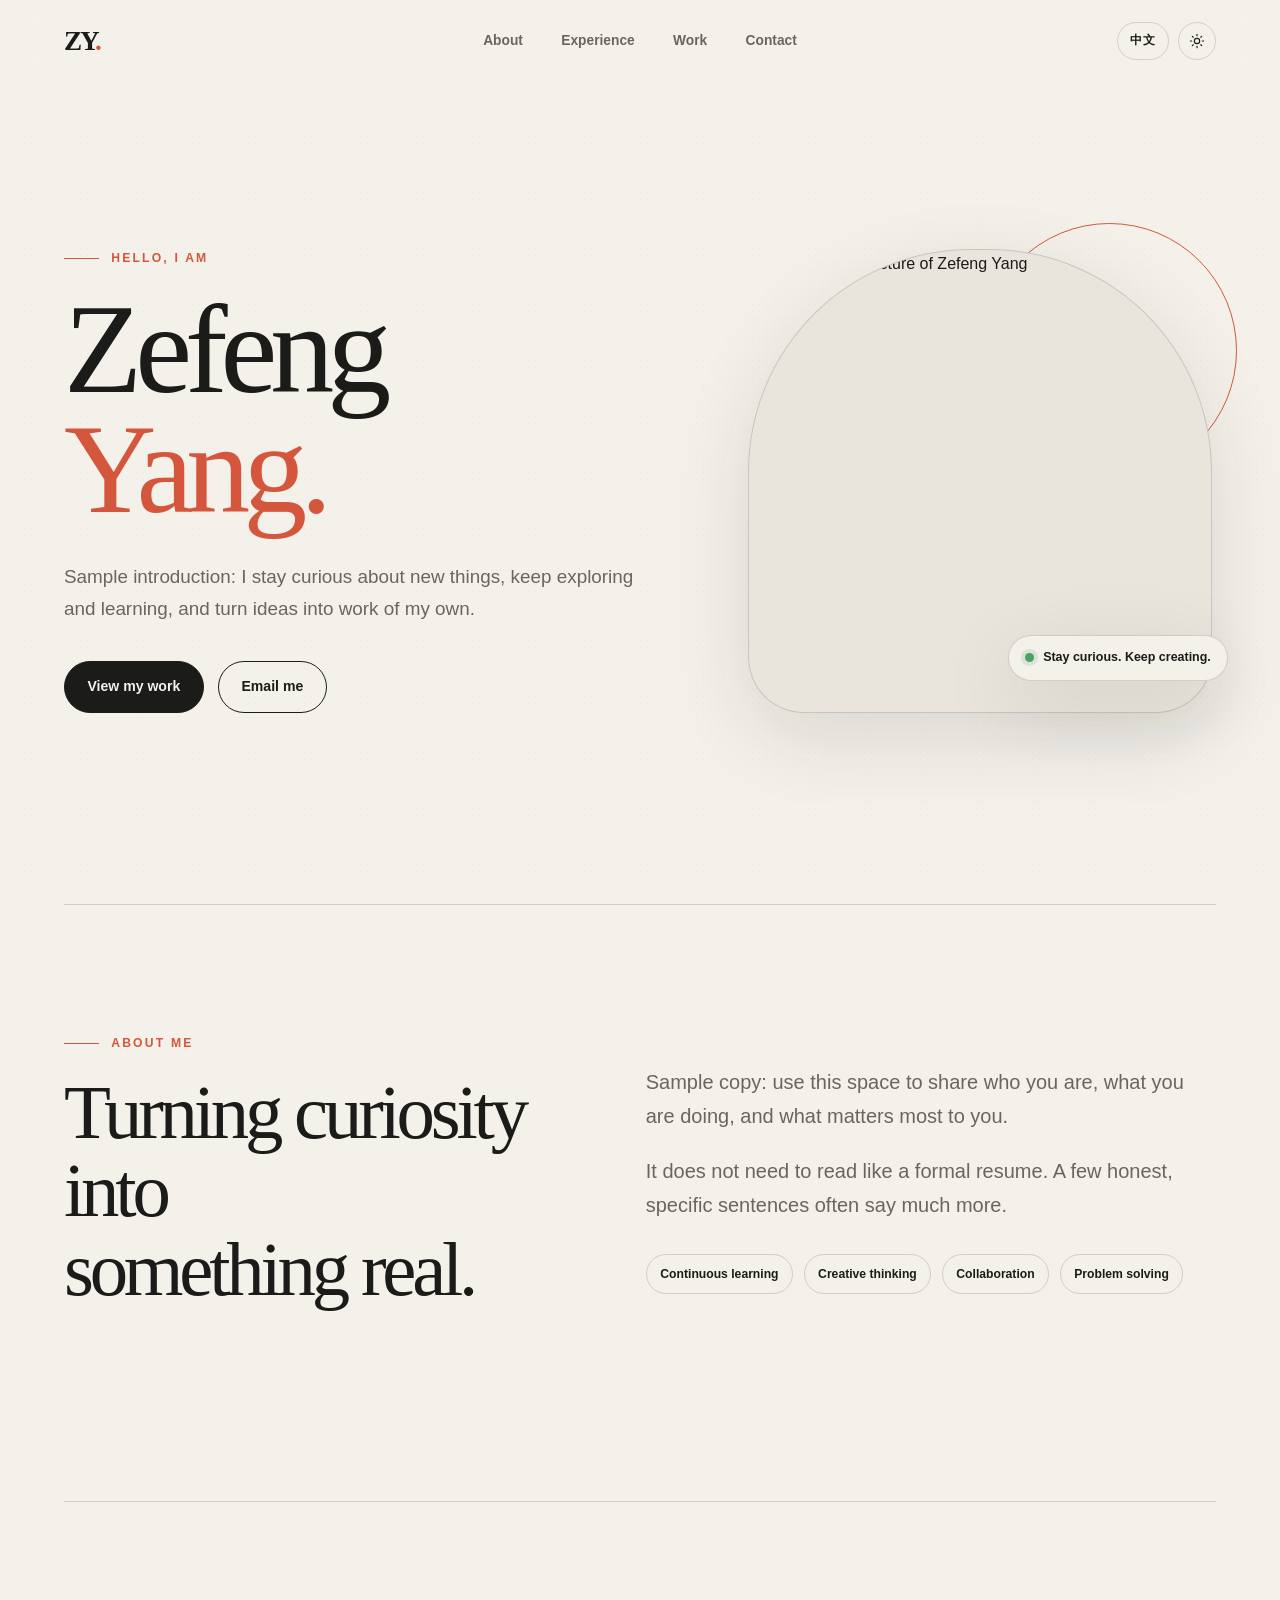
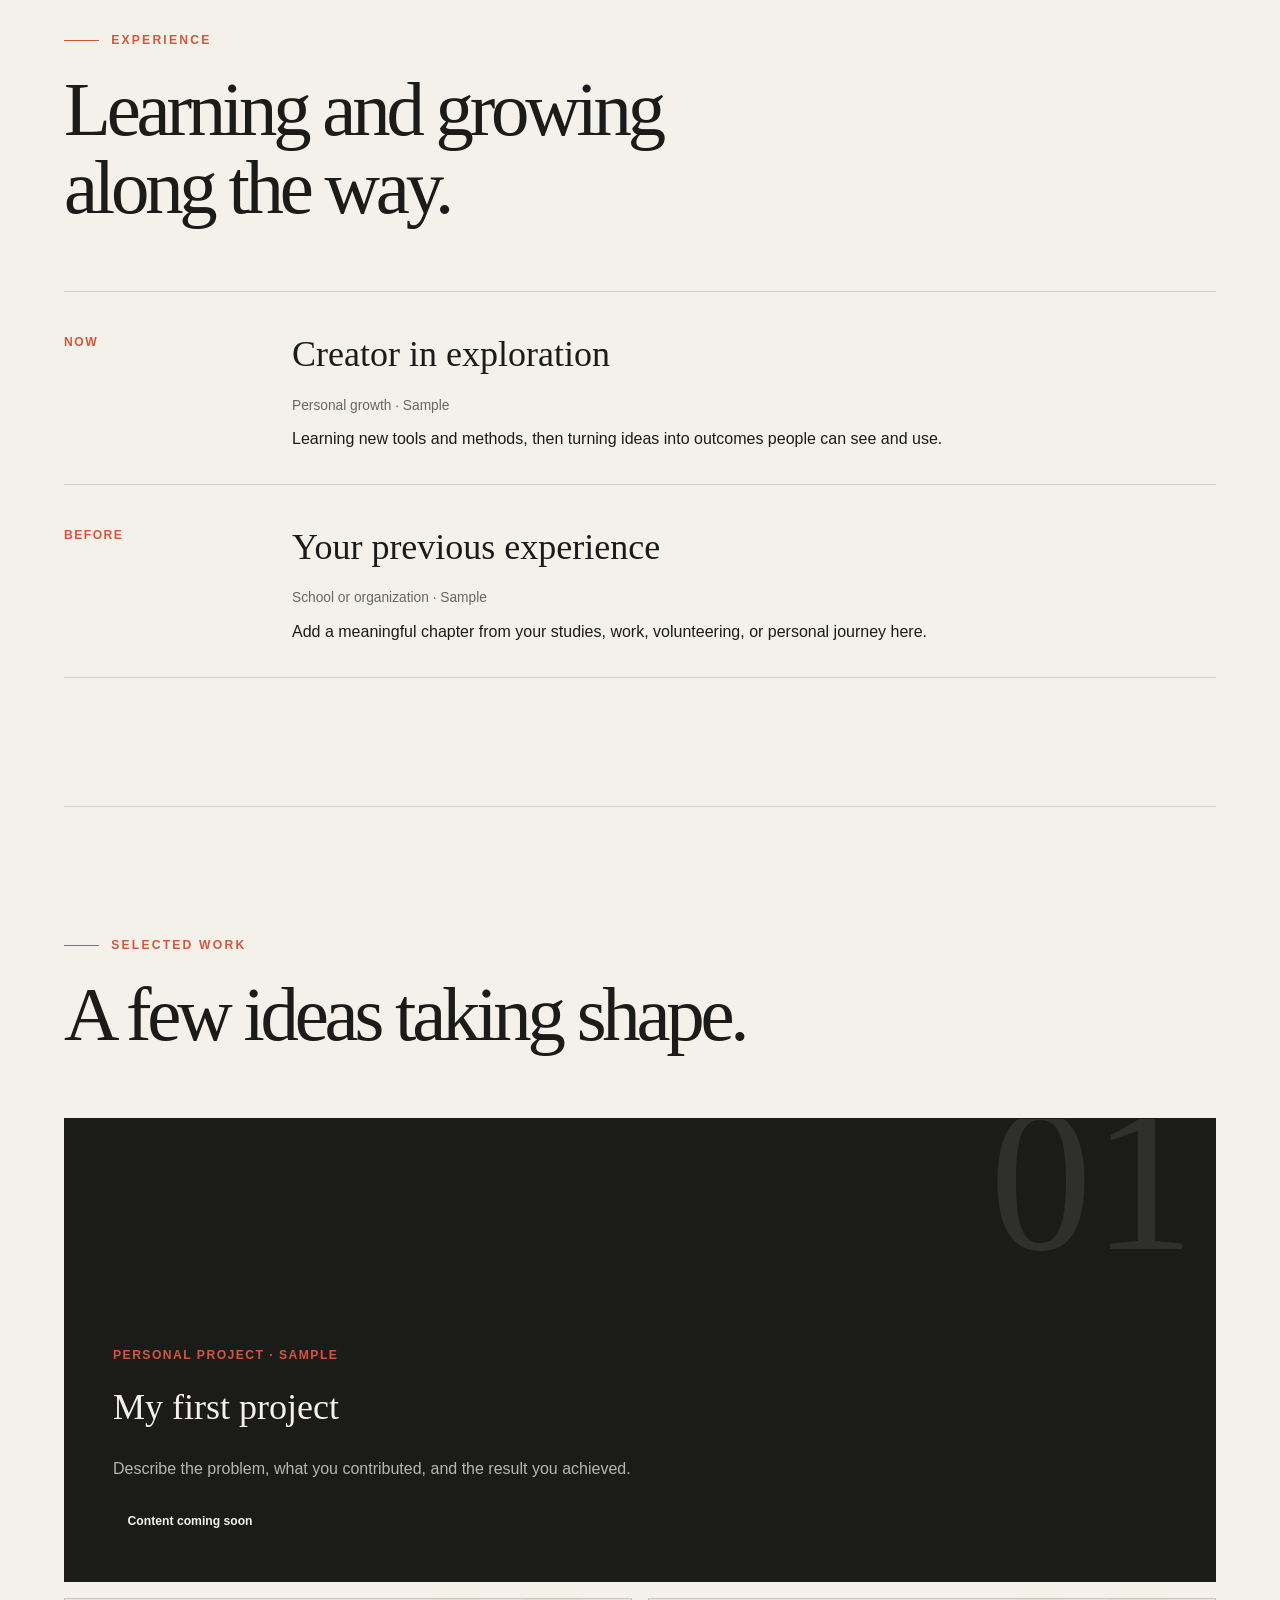
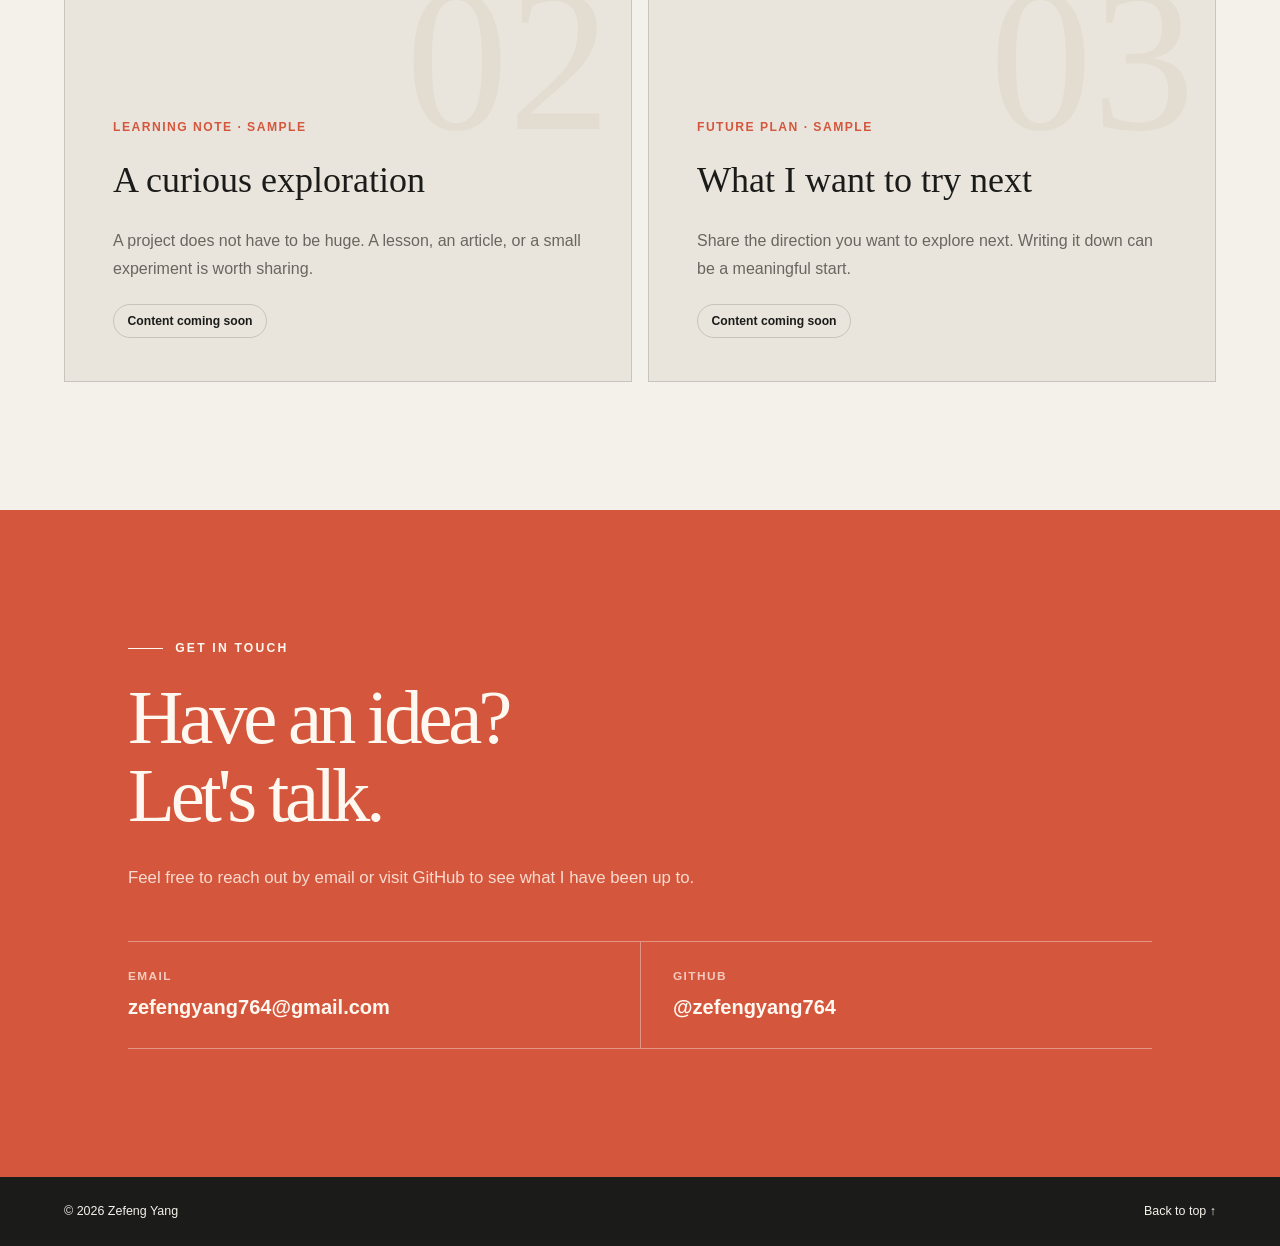
==== index.html @ 6ed86921 "Create bilingual personal website" ====
<!doctype html>
<html lang="zh-CN" data-theme="light">
<head>
  <meta charset="utf-8">
  <meta name="viewport" content="width=device-width, initial-scale=1">
  <meta name="description" content="Zefeng Yang 的个人主页，展示个人简介、经历、作品与联系方式。">
  <meta name="theme-color" content="#f4f1eb">
  <meta property="og:title" content="Zefeng Yang | 个人主页">
  <meta property="og:description" content="关于我、我的经历、作品与联系方式。">
  <meta property="og:type" content="website">
  <meta property="og:url" content="https://zefengyang764.github.io/">
  <meta property="og:image" content="https://avatars.githubusercontent.com/u/279567242?v=4">
  <title>Zefeng Yang | 个人主页</title>
  <link rel="icon" href="favicon.svg" type="image/svg+xml">
  <link rel="preconnect" href="https://avatars.githubusercontent.com">
  <link rel="stylesheet" href="styles.css">
  <script src="script.js" defer></script>
</head>
<body>
  <a class="skip-link" href="#main-content" data-i18n="skip">跳到主要内容</a>

  <header class="site-header">
    <a class="brand" href="#home" aria-label="返回首页">ZY<span>.</span></a>
    <nav class="desktop-nav" aria-label="主要导航">
      <a href="#about" data-i18n="navAbout">关于</a>
      <a href="#experience" data-i18n="navExperience">经历</a>
      <a href="#projects" data-i18n="navProjects">作品</a>
      <a href="#contact" data-i18n="navContact">联系</a>
    </nav>
    <div class="header-actions">
      <button class="text-button" id="language-toggle" type="button" aria-label="Switch to English">EN</button>
      <button class="icon-button" id="theme-toggle" type="button" aria-label="切换深色模式">
        <svg class="sun-icon" viewBox="0 0 24 24" aria-hidden="true">
          <circle cx="12" cy="12" r="4"></circle>
          <path d="M12 2v2M12 20v2M4.93 4.93l1.42 1.42M17.66 17.66l1.41 1.41M2 12h2M20 12h2M4.93 19.07l1.42-1.42M17.66 6.34l1.41-1.41"></path>
        </svg>
        <svg class="moon-icon" viewBox="0 0 24 24" aria-hidden="true">
          <path d="M21 12.79A9 9 0 1 1 11.21 3 7 7 0 0 0 21 12.79Z"></path>
        </svg>
      </button>
    </div>
  </header>

  <main id="main-content">
    <section class="hero section" id="home">
      <div class="hero-copy reveal">
        <p class="eyebrow" data-i18n="heroEyebrow">你好，我是</p>
        <h1>Zefeng<br><span>Yang.</span></h1>
        <p class="hero-description" data-i18n="heroDescription">
          这里是一段示例介绍：我对新事物保持好奇，正在探索、学习，并认真创造属于自己的作品。
        </p>
        <div class="hero-links">
          <a class="primary-button" href="#projects" data-i18n="viewWork">查看作品</a>
          <a class="secondary-button" href="mailto:zefengyang764@gmail.com" data-i18n="emailMe">给我邮件</a>
        </div>
      </div>
      <div class="portrait-wrap reveal">
        <div class="portrait-accent" aria-hidden="true"></div>
        <img
          class="portrait"
          src="https://avatars.githubusercontent.com/u/279567242?v=4"
          alt="Zefeng Yang 的 GitHub 头像"
          width="460"
          height="460"
        >
        <div class="availability">
          <span aria-hidden="true"></span>
          <span data-i18n="availability">保持好奇，持续创造</span>
        </div>
      </div>
    </section>

    <section class="section about-grid" id="about">
      <div class="section-heading reveal">
        <p class="eyebrow" data-i18n="aboutEyebrow">关于我</p>
        <h2 data-i18n="aboutTitle">把好奇心变成<br>真实的作品。</h2>
      </div>
      <div class="about-copy reveal">
        <p data-i18n="aboutBodyOne">
          这是示例文案：你可以在这里介绍自己是谁、正在做什么，以及你最看重的事情。
        </p>
        <p data-i18n="aboutBodyTwo">
          不需要写得像正式简历。几句真诚、具体的话，往往更容易让别人认识你。
        </p>
        <div class="skills" aria-label="技能">
          <span data-i18n="skillOne">持续学习</span>
          <span data-i18n="skillTwo">创意思考</span>
          <span data-i18n="skillThree">沟通协作</span>
          <span data-i18n="skillFour">解决问题</span>
        </div>
      </div>
    </section>

    <section class="section" id="experience">
      <div class="section-heading reveal">
        <p class="eyebrow" data-i18n="experienceEyebrow">我的经历</p>
        <h2 data-i18n="experienceTitle">一路学习，一路成长。</h2>
      </div>
      <div class="timeline">
        <article class="timeline-item reveal">
          <p class="timeline-date" data-i18n="experienceDateOne">现在</p>
          <div>
            <h3 data-i18n="experienceRoleOne">探索中的创造者</h3>
            <p class="muted" data-i18n="experiencePlaceOne">个人成长 · 示例内容</p>
            <p data-i18n="experienceBodyOne">学习新的工具与方法，把想法一步步变成可以被看见和使用的成果。</p>
          </div>
        </article>
        <article class="timeline-item reveal">
          <p class="timeline-date" data-i18n="experienceDateTwo">从前</p>
          <div>
            <h3 data-i18n="experienceRoleTwo">你的上一段经历</h3>
            <p class="muted" data-i18n="experiencePlaceTwo">学校或组织 · 示例内容</p>
            <p data-i18n="experienceBodyTwo">这里可以写一段学习、工作、志愿活动，或任何对你有意义的经历。</p>
          </div>
        </article>
      </div>
    </section>

    <section class="section" id="projects">
      <div class="section-heading reveal">
        <p class="eyebrow" data-i18n="projectsEyebrow">精选作品</p>
        <h2 data-i18n="projectsTitle">一些正在发生的想法。</h2>
      </div>
      <div class="project-grid">
        <article class="project-card featured reveal">
          <div class="project-number">01</div>
          <div class="project-content">
            <p class="project-label" data-i18n="projectLabelOne">个人项目 · 示例</p>
            <h3 data-i18n="projectTitleOne">我的第一个作品</h3>
            <p data-i18n="projectBodyOne">在这里介绍作品解决了什么问题、你做了什么，以及最终取得了怎样的结果。</p>
            <span class="project-status" data-i18n="comingSoon">内容即将更新</span>
          </div>
        </article>
        <article class="project-card reveal">
          <div class="project-number">02</div>
          <div class="project-content">
            <p class="project-label" data-i18n="projectLabelTwo">学习记录 · 示例</p>
            <h3 data-i18n="projectTitleTwo">一次有趣的探索</h3>
            <p data-i18n="projectBodyTwo">作品不一定宏大，一次学习、一篇文章或一个小实验，都值得被认真记录。</p>
            <span class="project-status" data-i18n="comingSoon">内容即将更新</span>
          </div>
        </article>
        <article class="project-card reveal">
          <div class="project-number">03</div>
          <div class="project-content">
            <p class="project-label" data-i18n="projectLabelThree">未来计划 · 示例</p>
            <h3 data-i18n="projectTitleThree">下一件想做的事</h3>
            <p data-i18n="projectBodyThree">写下你接下来想尝试的方向，也许它会成为一个很好的开始。</p>
            <span class="project-status" data-i18n="comingSoon">内容即将更新</span>
          </div>
        </article>
      </div>
    </section>

    <section class="contact section reveal" id="contact">
      <p class="eyebrow" data-i18n="contactEyebrow">保持联系</p>
      <h2 data-i18n="contactTitle">有想法？<br>来聊聊吧。</h2>
      <p data-i18n="contactBody">欢迎通过邮件联系我，也可以在 GitHub 上看看我最近的动态。</p>
      <div class="contact-links">
        <a href="mailto:zefengyang764@gmail.com">
          <span>Email</span>
          <strong>zefengyang764@gmail.com</strong>
        </a>
        <a href="https://github.com/zefengyang764" target="_blank" rel="noreferrer">
          <span>GitHub</span>
          <strong>@zefengyang764</strong>
        </a>
      </div>
    </section>
  </main>

  <footer>
    <p>© <span id="year"></span> Zefeng Yang</p>
    <a href="#home" data-i18n="backToTop">返回顶部 ↑</a>
  </footer>
</body>
</html>
---- styles.css ----
:root {
  --background: #f4f1eb;
  --surface: #eae5dc;
  --surface-strong: #ded7ca;
  --text: #1b1b19;
  --muted: #69665f;
  --accent: #d4573d;
  --accent-dark: #a73d28;
  --line: rgba(27, 27, 25, 0.16);
  --header: rgba(244, 241, 235, 0.86);
  --shadow: 0 24px 80px rgba(35, 31, 24, 0.12);
  color-scheme: light;
}

[data-theme="dark"] {
  --background: #171715;
  --surface: #232320;
  --surface-strong: #30302b;
  --text: #f1ede5;
  --muted: #aaa69d;
  --accent: #ed765e;
  --accent-dark: #ff927b;
  --line: rgba(241, 237, 229, 0.16);
  --header: rgba(23, 23, 21, 0.86);
  --shadow: 0 24px 80px rgba(0, 0, 0, 0.25);
  color-scheme: dark;
}

* {
  box-sizing: border-box;
}

html {
  scroll-behavior: smooth;
}

body {
  margin: 0;
  background: var(--background);
  color: var(--text);
  font-family: Inter, "Segoe UI", "PingFang SC", "Microsoft YaHei", sans-serif;
  line-height: 1.7;
  transition: background-color 0.3s ease, color 0.3s ease;
}

body::before {
  position: fixed;
  inset: 0;
  z-index: -1;
  background-image: radial-gradient(rgba(105, 102, 95, 0.12) 0.6px, transparent 0.6px);
  background-size: 7px 7px;
  content: "";
  opacity: 0.4;
  pointer-events: none;
}

a {
  color: inherit;
  text-decoration: none;
}

button,
a {
  -webkit-tap-highlight-color: transparent;
}

button {
  color: inherit;
  font: inherit;
}

.skip-link {
  position: fixed;
  top: 0;
  left: 1rem;
  z-index: 200;
  padding: 0.75rem 1rem;
  background: var(--text);
  color: var(--background);
  transform: translateY(-120%);
}

.skip-link:focus {
  transform: translateY(0);
}

.site-header {
  position: sticky;
  top: 0;
  z-index: 100;
  display: grid;
  grid-template-columns: 1fr auto 1fr;
  align-items: center;
  width: 100%;
  padding: 1.1rem clamp(1.25rem, 5vw, 5rem);
  border-bottom: 1px solid transparent;
  background: var(--header);
  backdrop-filter: blur(16px);
  transition: border-color 0.2s ease;
}

.site-header.scrolled {
  border-color: var(--line);
}

.brand {
  width: max-content;
  font-family: Georgia, "Times New Roman", serif;
  font-size: 1.7rem;
  font-weight: 700;
  letter-spacing: -0.08em;
}

.brand span,
.hero h1 span {
  color: var(--accent);
}

.desktop-nav {
  display: flex;
  gap: clamp(1.25rem, 3vw, 2.5rem);
}

.desktop-nav a {
  position: relative;
  color: var(--muted);
  font-size: 0.86rem;
  font-weight: 600;
}

.desktop-nav a::after {
  position: absolute;
  right: 0;
  bottom: -0.35rem;
  left: 0;
  height: 1px;
  background: var(--accent);
  content: "";
  transform: scaleX(0);
  transition: transform 0.2s ease;
}

.desktop-nav a:hover::after,
.desktop-nav a:focus-visible::after {
  transform: scaleX(1);
}

.header-actions {
  display: flex;
  justify-content: flex-end;
  gap: 0.55rem;
}

.text-button,
.icon-button {
  display: grid;
  place-items: center;
  min-width: 2.4rem;
  height: 2.4rem;
  padding: 0;
  border: 1px solid var(--line);
  border-radius: 999px;
  background: transparent;
  cursor: pointer;
  transition: border-color 0.2s ease, background 0.2s ease;
}

.text-button {
  padding-inline: 0.75rem;
  font-size: 0.78rem;
  font-weight: 700;
  letter-spacing: 0.06em;
}

.text-button:hover,
.icon-button:hover {
  border-color: var(--text);
  background: var(--surface);
}

.icon-button svg {
  width: 1rem;
  fill: none;
  stroke: currentColor;
  stroke-linecap: round;
  stroke-linejoin: round;
  stroke-width: 1.7;
}

.moon-icon,
[data-theme="dark"] .sun-icon {
  display: none;
}

[data-theme="dark"] .moon-icon {
  display: block;
}

.section {
  width: min(1180px, calc(100% - clamp(2.5rem, 10vw, 10rem)));
  margin-inline: auto;
  padding-block: clamp(5rem, 10vw, 9rem);
}

.hero {
  display: grid;
  grid-template-columns: 1.1fr 0.9fr;
  gap: clamp(3rem, 8vw, 8rem);
  align-items: center;
  min-height: calc(100vh - 78px);
  padding-top: clamp(4rem, 8vw, 7rem);
}

.eyebrow {
  display: flex;
  align-items: center;
  gap: 0.75rem;
  margin: 0 0 1.25rem;
  color: var(--accent);
  font-size: 0.76rem;
  font-weight: 800;
  letter-spacing: 0.18em;
  text-transform: uppercase;
}

.eyebrow::before {
  width: 2.2rem;
  height: 1px;
  background: currentColor;
  content: "";
}

.hero h1,
.section-heading h2,
.contact h2 {
  margin: 0;
  font-family: Georgia, "Times New Roman", "Songti SC", serif;
  font-weight: 400;
  line-height: 0.94;
  letter-spacing: -0.055em;
}

.hero h1 {
  font-size: clamp(4.2rem, 10vw, 8.5rem);
}

.hero-description {
  max-width: 38rem;
  margin: 2rem 0 0;
  color: var(--muted);
  font-size: clamp(1rem, 1.5vw, 1.18rem);
}

.hero-links {
  display: flex;
  flex-wrap: wrap;
  gap: 0.9rem;
  margin-top: 2.25rem;
}

.primary-button,
.secondary-button {
  display: inline-flex;
  align-items: center;
  justify-content: center;
  min-height: 3.25rem;
  padding: 0.8rem 1.4rem;
  border: 1px solid var(--text);
  border-radius: 999px;
  font-size: 0.88rem;
  font-weight: 700;
  transition: transform 0.2s ease, background 0.2s ease, color 0.2s ease;
}

.primary-button {
  background: var(--text);
  color: var(--background);
}

.secondary-button:hover,
.primary-button:hover {
  transform: translateY(-2px);
}

.secondary-button:hover {
  background: var(--text);
  color: var(--background);
}

.portrait-wrap {
  position: relative;
  width: min(100%, 29rem);
  margin-inline: auto;
}

.portrait {
  position: relative;
  z-index: 1;
  display: block;
  width: 100%;
  height: auto;
  aspect-ratio: 1;
  border: 1px solid var(--line);
  border-radius: 48% 48% 12% 12%;
  background: var(--surface);
  box-shadow: var(--shadow);
  object-fit: cover;
  filter: saturate(0.85);
}

.portrait-accent {
  position: absolute;
  top: -1.6rem;
  right: -1.6rem;
  width: 55%;
  aspect-ratio: 1;
  border: 1px solid var(--accent);
  border-radius: 50%;
}

.availability {
  position: absolute;
  right: -1rem;
  bottom: 2rem;
  z-index: 2;
  display: flex;
  align-items: center;
  gap: 0.6rem;
  padding: 0.7rem 1rem;
  border: 1px solid var(--line);
  border-radius: 999px;
  background: var(--background);
  box-shadow: var(--shadow);
  font-size: 0.78rem;
  font-weight: 700;
}

.availability > span:first-child {
  width: 0.55rem;
  height: 0.55rem;
  border-radius: 50%;
  background: #4d9f64;
  box-shadow: 0 0 0 0.25rem rgba(77, 159, 100, 0.16);
}

.about-grid {
  display: grid;
  grid-template-columns: 0.9fr 1.1fr;
  gap: clamp(3rem, 9vw, 9rem);
  border-top: 1px solid var(--line);
}

.section-heading {
  max-width: 46rem;
  margin-bottom: clamp(2.5rem, 5vw, 4.5rem);
}

.section-heading h2,
.contact h2 {
  font-size: clamp(2.8rem, 6vw, 5.3rem);
  line-height: 1.02;
}

.about-copy {
  padding-top: 2rem;
}

.about-copy > p {
  margin: 0 0 1.3rem;
  color: var(--muted);
  font-size: clamp(1.05rem, 1.8vw, 1.25rem);
}

.skills {
  display: flex;
  flex-wrap: wrap;
  gap: 0.65rem;
  margin-top: 2rem;
}

.skills span,
.project-status {
  padding: 0.55rem 0.85rem;
  border: 1px solid var(--line);
  border-radius: 999px;
  font-size: 0.76rem;
  font-weight: 700;
}

#experience,
#projects {
  border-top: 1px solid var(--line);
}

.timeline {
  border-top: 1px solid var(--line);
}

.timeline-item {
  display: grid;
  grid-template-columns: 0.35fr 1.65fr;
  gap: 2rem;
  padding-block: 2rem;
  border-bottom: 1px solid var(--line);
}

.timeline-date,
.project-label {
  color: var(--accent);
  font-size: 0.76rem;
  font-weight: 800;
  letter-spacing: 0.12em;
  text-transform: uppercase;
}

.timeline-item h3,
.project-card h3 {
  margin: 0;
  font-family: Georgia, "Times New Roman", "Songti SC", serif;
  font-size: clamp(1.6rem, 3vw, 2.25rem);
  font-weight: 400;
}

.timeline-item p {
  max-width: 43rem;
  margin: 0.5rem 0 0;
}

.timeline-item .muted {
  color: var(--muted);
  font-size: 0.86rem;
}

.project-grid {
  display: grid;
  grid-template-columns: repeat(2, 1fr);
  gap: 1rem;
}

.project-card {
  position: relative;
  display: flex;
  min-height: 24rem;
  padding: clamp(1.5rem, 4vw, 3rem);
  overflow: hidden;
  border: 1px solid var(--line);
  background: var(--surface);
}

.project-card.featured {
  grid-column: span 2;
  min-height: 29rem;
  background: var(--text);
  color: var(--background);
}

[data-theme="dark"] .project-card.featured {
  background: #ebe7df;
  color: #171715;
}

.project-number {
  position: absolute;
  top: -0.2em;
  right: 0.1em;
  color: var(--surface-strong);
  font-family: Georgia, "Times New Roman", serif;
  font-size: clamp(7rem, 16vw, 13rem);
  line-height: 1;
  opacity: 0.6;
}

.featured .project-number {
  color: currentColor;
  opacity: 0.09;
}

.project-content {
  position: relative;
  z-index: 1;
  align-self: flex-end;
}

.project-card p:not(.project-label) {
  max-width: 38rem;
  margin: 1rem 0 1.5rem;
  color: var(--muted);
}

.featured p:not(.project-label) {
  color: currentColor;
  opacity: 0.72;
}

.contact {
  width: 100%;
  max-width: none;
  padding-inline: clamp(1.25rem, 10vw, 10rem);
  background: var(--accent);
  color: #fff8f0;
}

.contact .eyebrow {
  color: inherit;
}

.contact > p:not(.eyebrow) {
  max-width: 42rem;
  margin: 1.8rem 0 3rem;
  font-size: 1.05rem;
  opacity: 0.82;
}

.contact-links {
  display: grid;
  grid-template-columns: repeat(2, 1fr);
  max-width: 70rem;
  border-top: 1px solid rgba(255, 255, 255, 0.36);
}

.contact-links a {
  display: flex;
  flex-direction: column;
  gap: 0.25rem;
  padding: 1.5rem 0;
  border-bottom: 1px solid rgba(255, 255, 255, 0.36);
}

.contact-links a:first-child {
  padding-right: 2rem;
}

.contact-links a:last-child {
  padding-left: 2rem;
  border-left: 1px solid rgba(255, 255, 255, 0.36);
}

.contact-links span {
  font-size: 0.74rem;
  font-weight: 800;
  letter-spacing: 0.12em;
  text-transform: uppercase;
  opacity: 0.72;
}

.contact-links strong {
  overflow-wrap: anywhere;
  font-size: clamp(0.95rem, 2vw, 1.25rem);
}

footer {
  display: flex;
  justify-content: space-between;
  padding: 1.5rem clamp(1.25rem, 5vw, 5rem);
  background: var(--text);
  color: var(--background);
  font-size: 0.78rem;
}

footer p {
  margin: 0;
}

.reveal {
  opacity: 0;
  transform: translateY(24px);
  transition: opacity 0.7s ease, transform 0.7s ease;
}

.reveal.visible {
  opacity: 1;
  transform: translateY(0);
}

:focus-visible {
  outline: 2px solid var(--accent);
  outline-offset: 4px;
}

@media (prefers-reduced-motion: reduce) {
  *,
  *::before,
  *::after {
    scroll-behavior: auto !important;
    transition-duration: 0.01ms !important;
    animation-duration: 0.01ms !important;
    animation-iteration-count: 1 !important;
  }
}

@media (max-width: 820px) {
  .site-header {
    grid-template-columns: 1fr auto;
  }

  .desktop-nav {
    display: none;
  }

  .hero,
  .about-grid {
    grid-template-columns: 1fr;
  }

  .hero {
    min-height: auto;
    padding-top: 4rem;
  }

  .portrait-wrap {
    width: min(86%, 27rem);
    margin-top: 2rem;
  }

  .about-copy {
    padding-top: 0;
  }
}

@media (max-width: 580px) {
  .section {
    width: calc(100% - 2.5rem);
    padding-block: 5rem;
  }

  .hero h1 {
    font-size: clamp(4rem, 22vw, 6.5rem);
  }

  .timeline-item {
    grid-template-columns: 1fr;
    gap: 0.35rem;
  }

  .project-grid,
  .contact-links {
    grid-template-columns: 1fr;
  }

  .project-card.featured {
    grid-column: auto;
  }

  .project-card {
    min-height: 21rem;
  }

  .contact {
    width: 100%;
    padding-inline: 1.25rem;
  }

  .contact-links a:first-child,
  .contact-links a:last-child {
    padding-right: 0;
    padding-left: 0;
    border-left: 0;
  }

  .availability {
    right: -0.75rem;
    bottom: 1rem;
  }

  footer {
    gap: 1rem;
  }
}
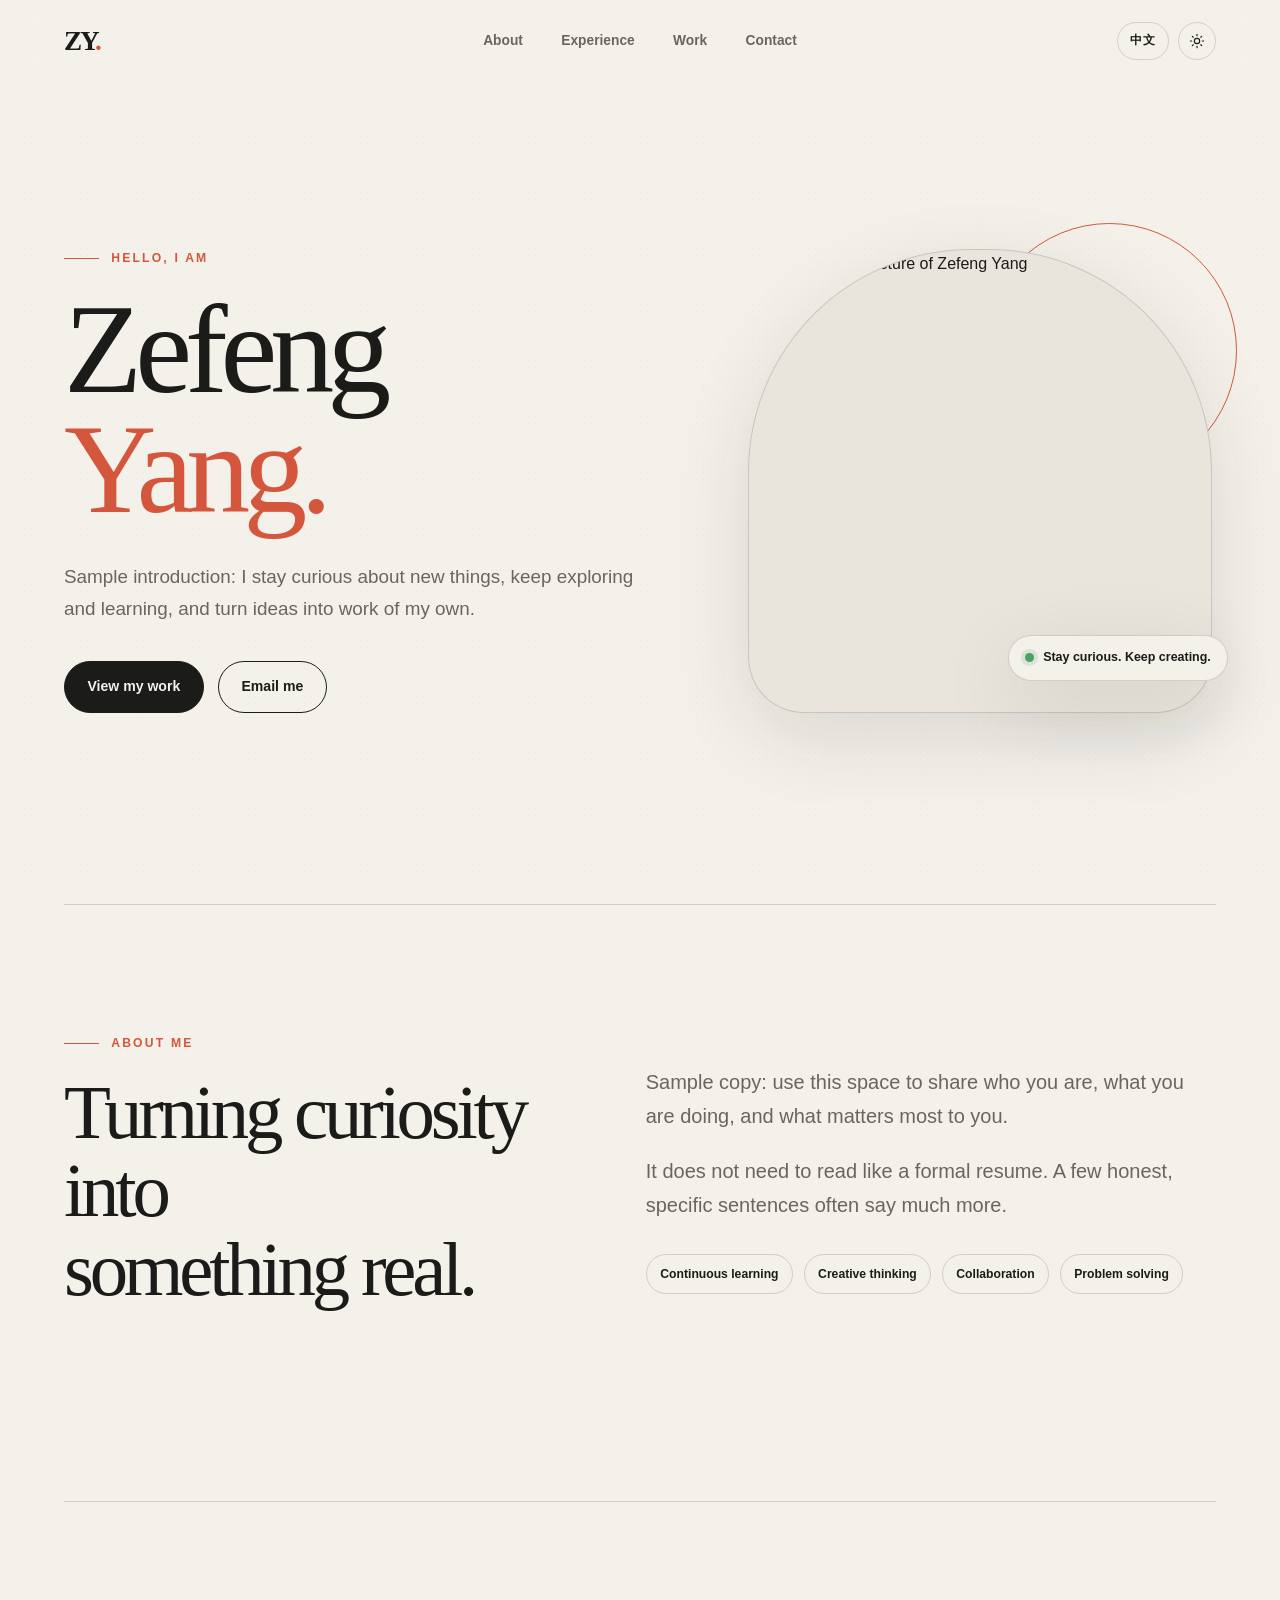
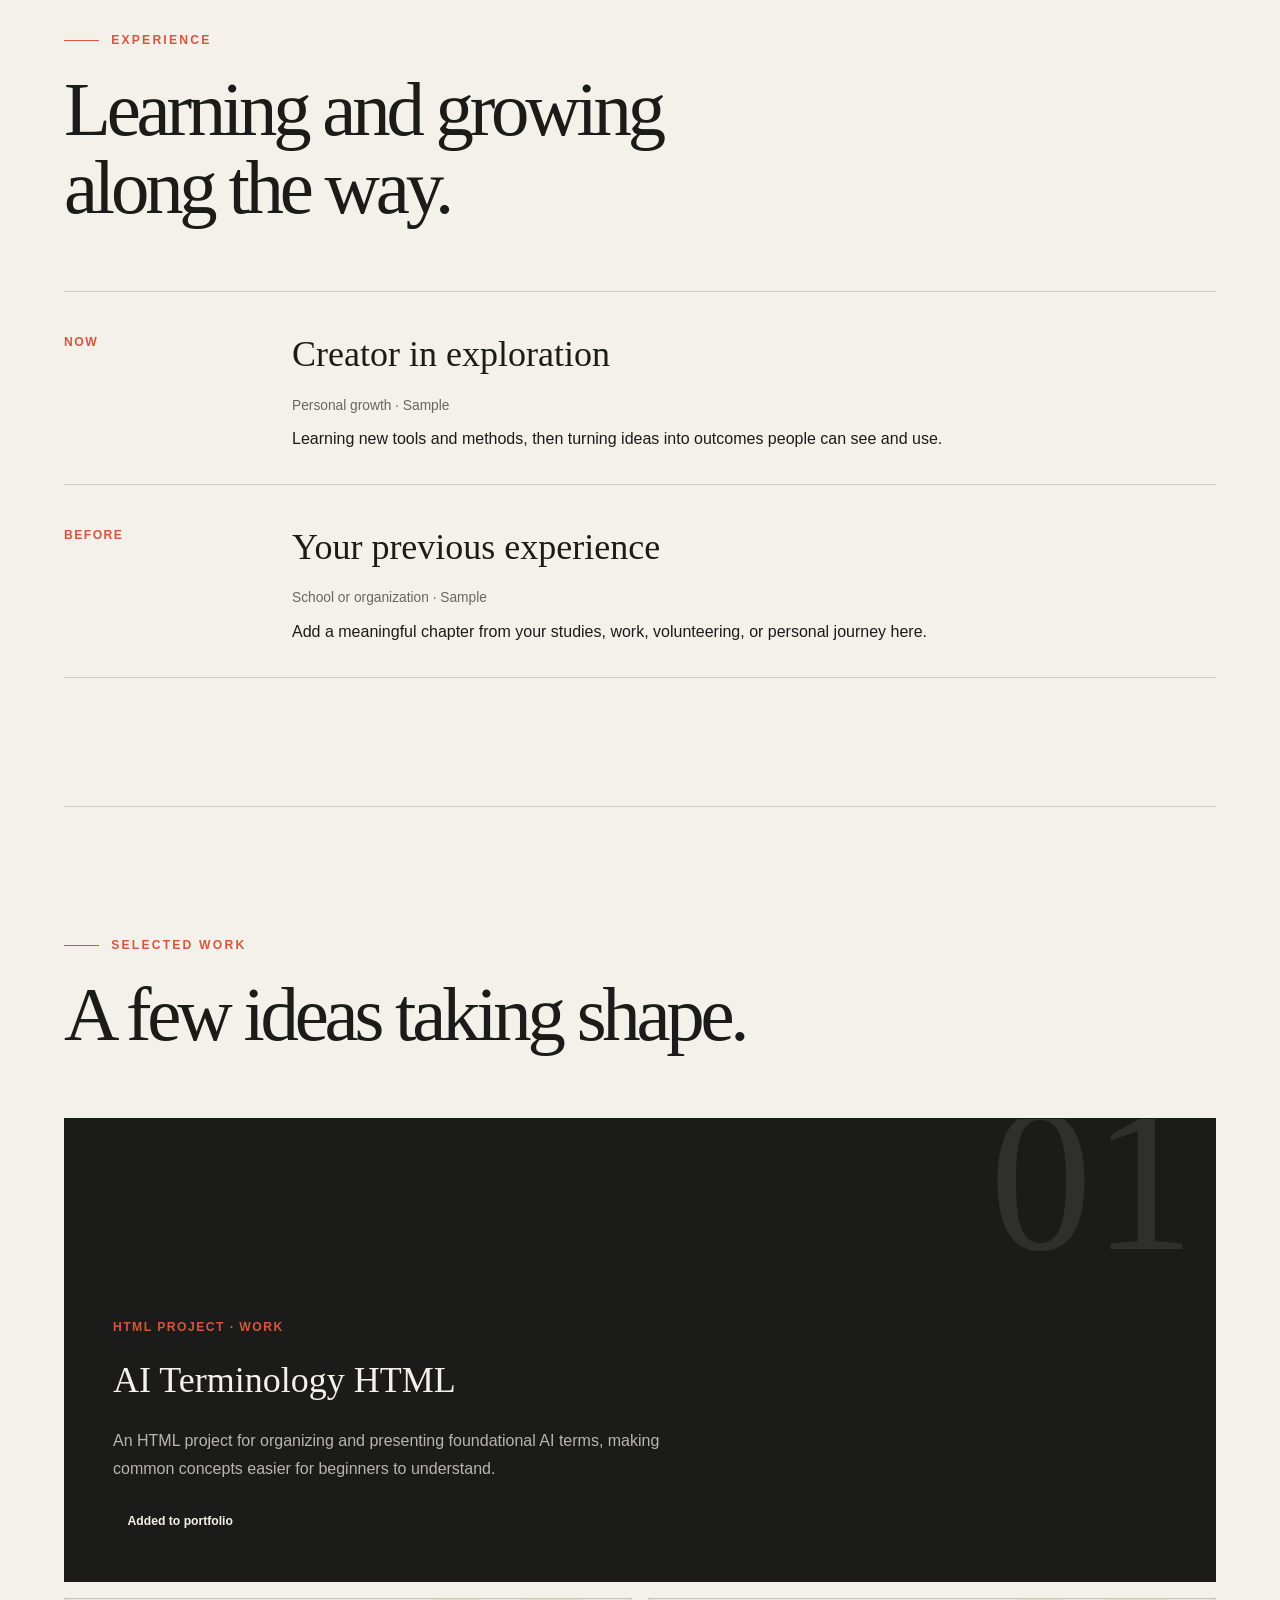
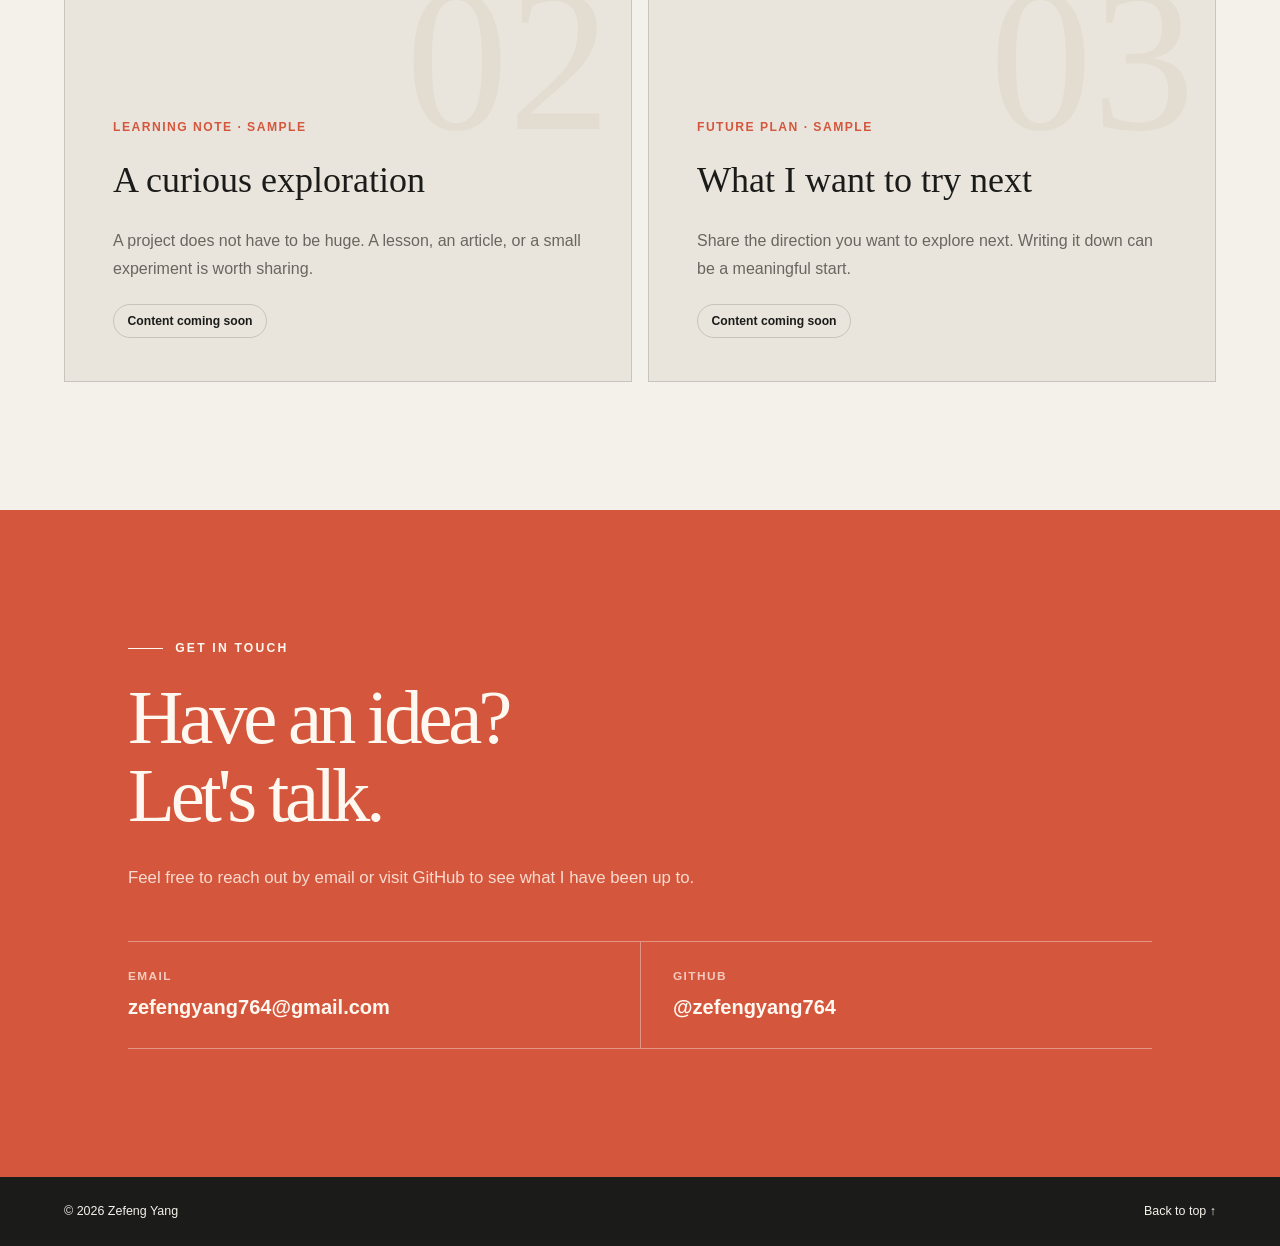
==== commit 319efbf4: "Add AI terminology project to portfolio" ====
--- a/index.html
+++ b/index.html
@@ -45,7 +45,7 @@
     <section class="hero section" id="home">
       <div class="hero-copy reveal">
         <p class="eyebrow" data-i18n="heroEyebrow">你好，我是</p>
-        <h1>Zefeng<br><span>Yang.</span></h1>
+        <h1 data-i18n="heroName">杨<br><span>泽锋</span></h1>
         <p class="hero-description" data-i18n="heroDescription">
           这里是一段示例介绍：我对新事物保持好奇，正在探索、学习，并认真创造属于自己的作品。
         </p>
@@ -125,10 +125,10 @@
         <article class="project-card featured reveal">
           <div class="project-number">01</div>
           <div class="project-content">
-            <p class="project-label" data-i18n="projectLabelOne">个人项目 · 示例</p>
-            <h3 data-i18n="projectTitleOne">我的第一个作品</h3>
-            <p data-i18n="projectBodyOne">在这里介绍作品解决了什么问题、你做了什么，以及最终取得了怎样的结果。</p>
-            <span class="project-status" data-i18n="comingSoon">内容即将更新</span>
+            <p class="project-label" data-i18n="projectLabelOne">HTML 项目 · 作品</p>
+            <h3 data-i18n="projectTitleOne">制作AI术语 HTML</h3>
+            <p data-i18n="projectBodyOne">一个用于整理和展示 AI 基础术语的 HTML 项目，帮助初学者更轻松地理解常见概念。</p>
+            <span class="project-status" data-i18n="projectStatusOne">已收录到作品集</span>
           </div>
         </article>
         <article class="project-card reveal">
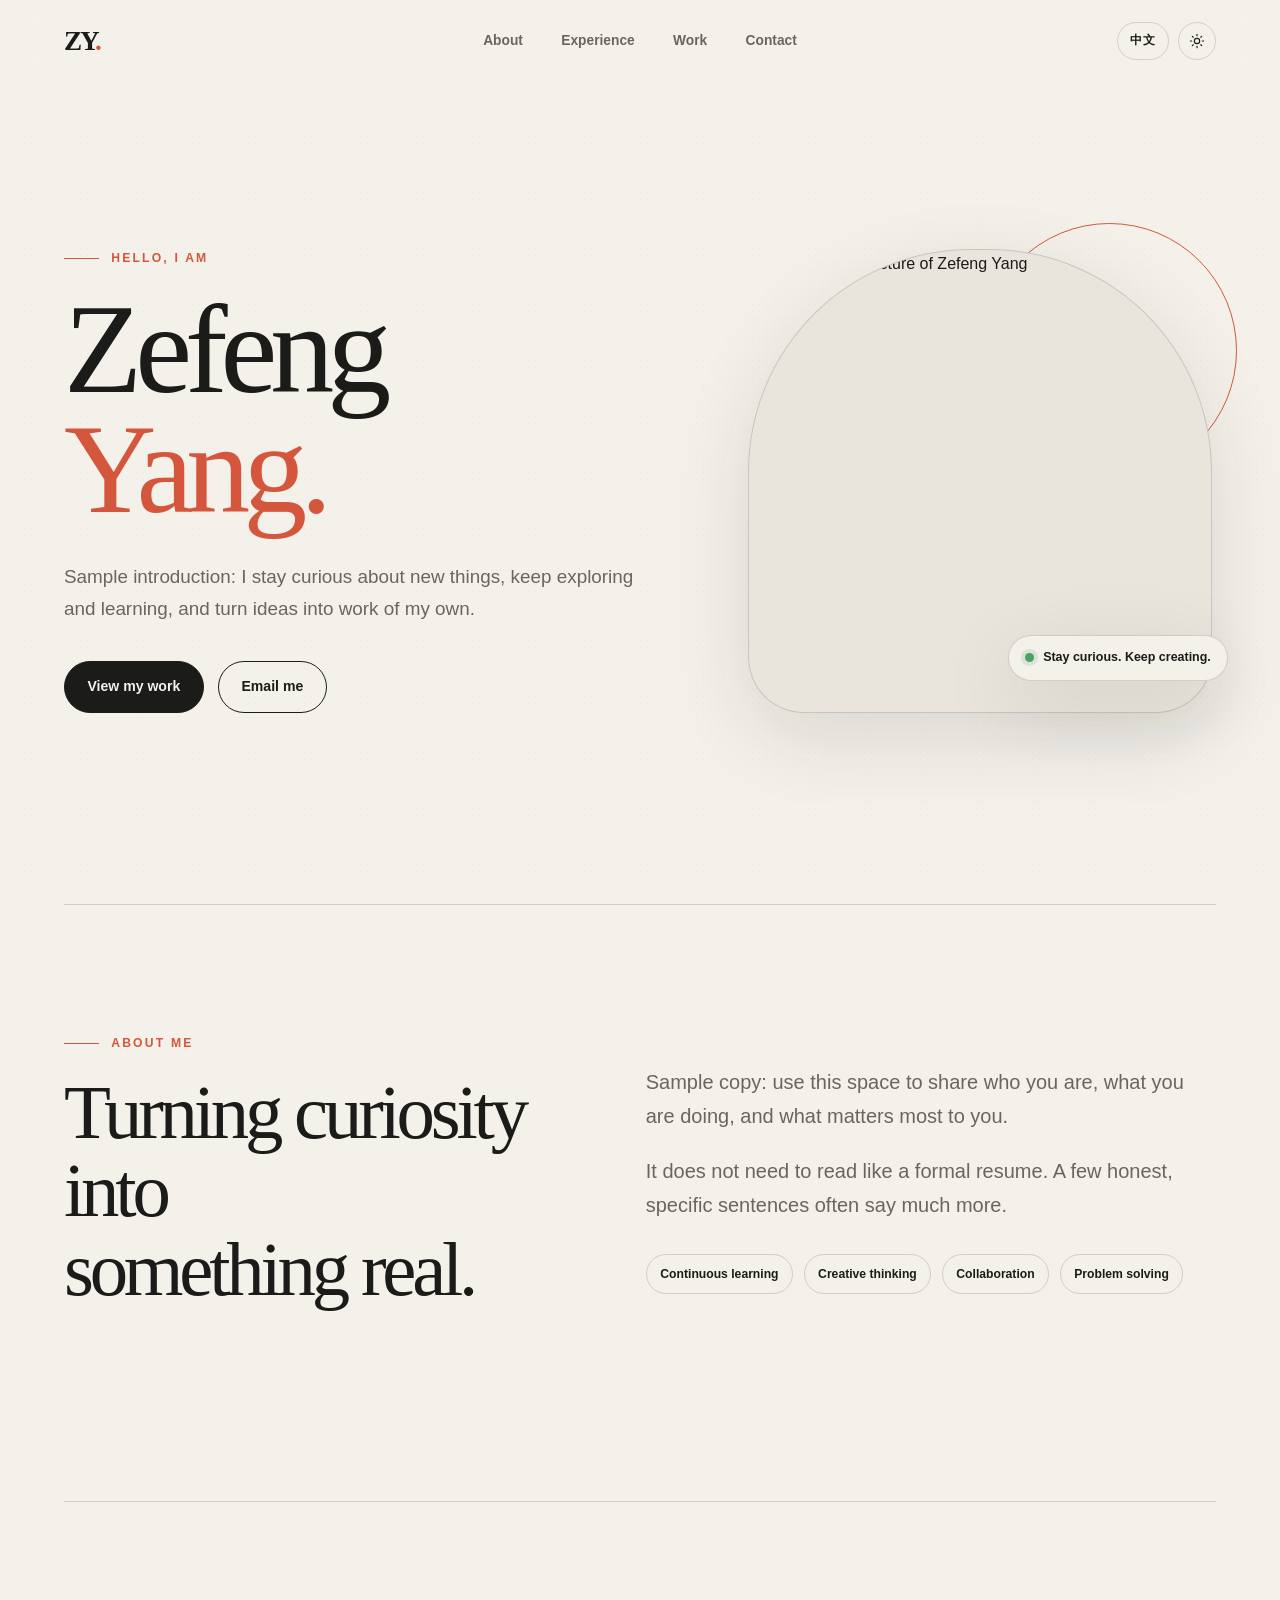
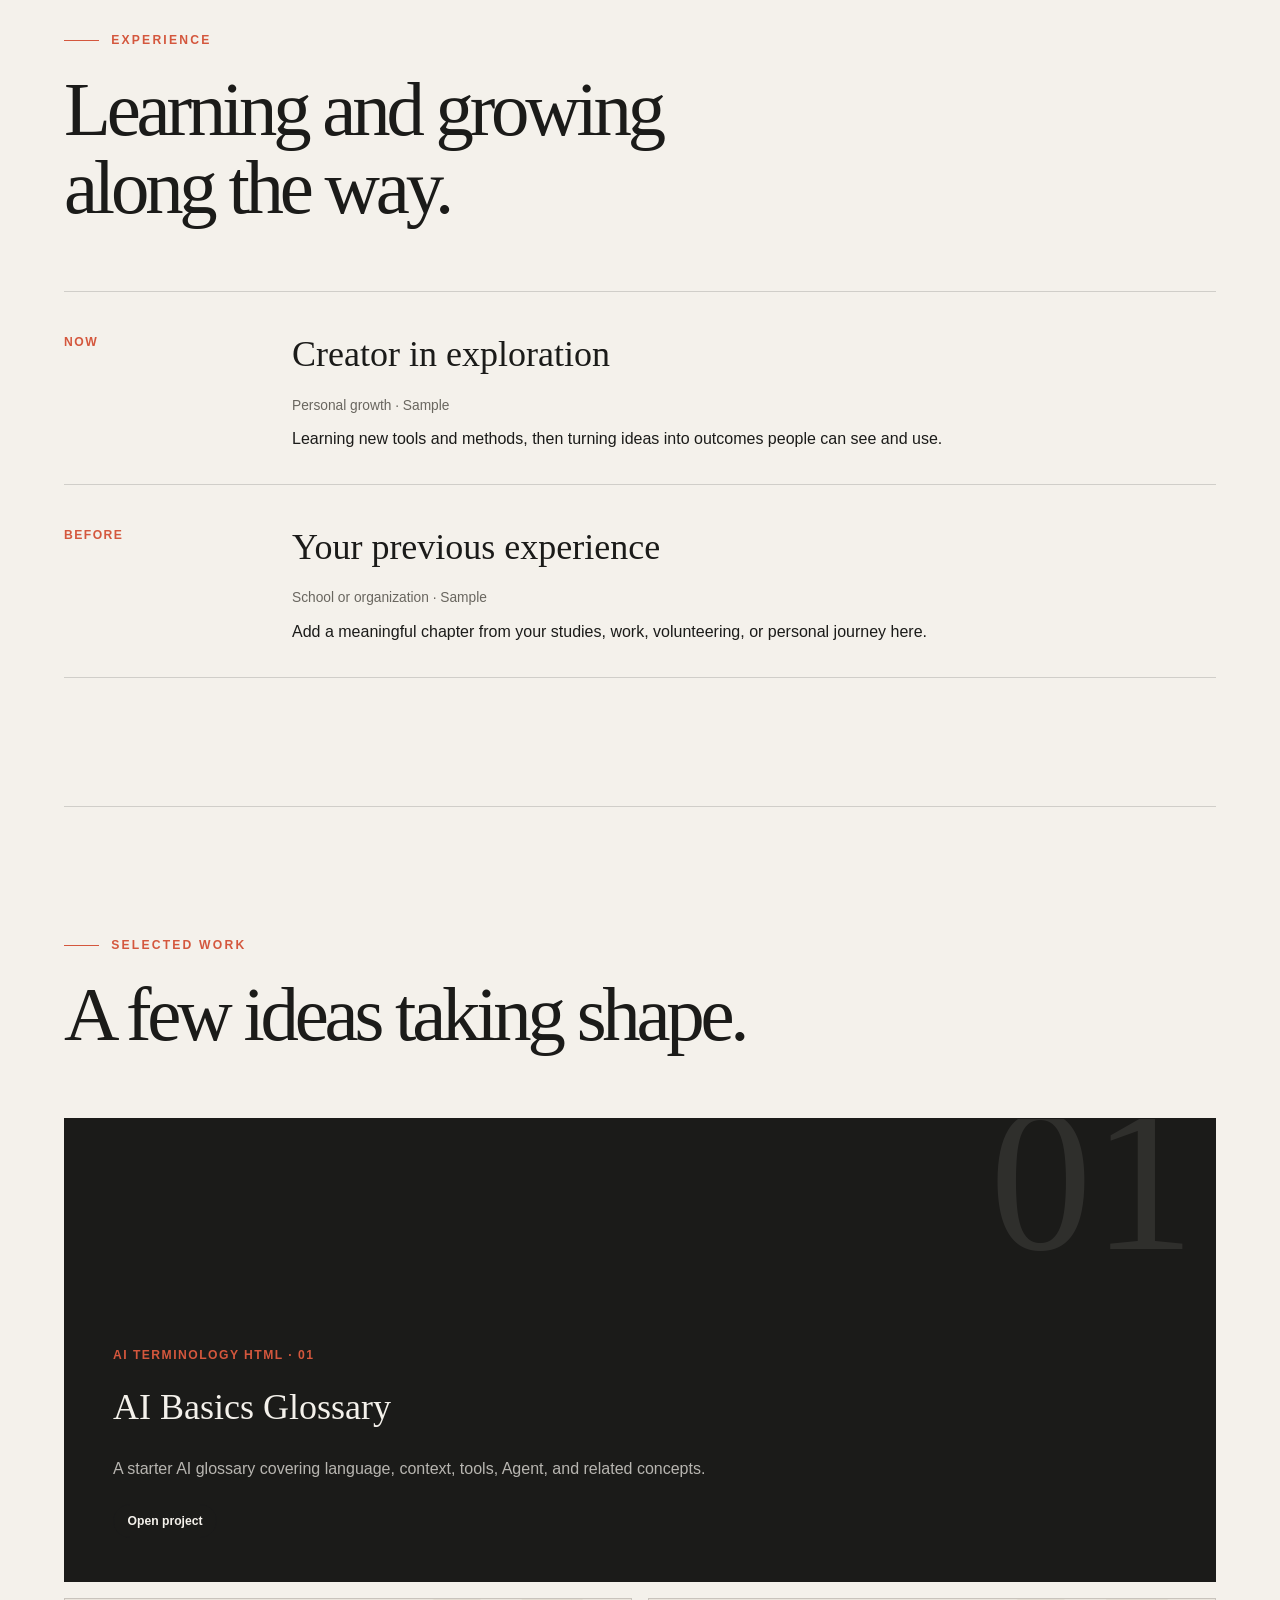
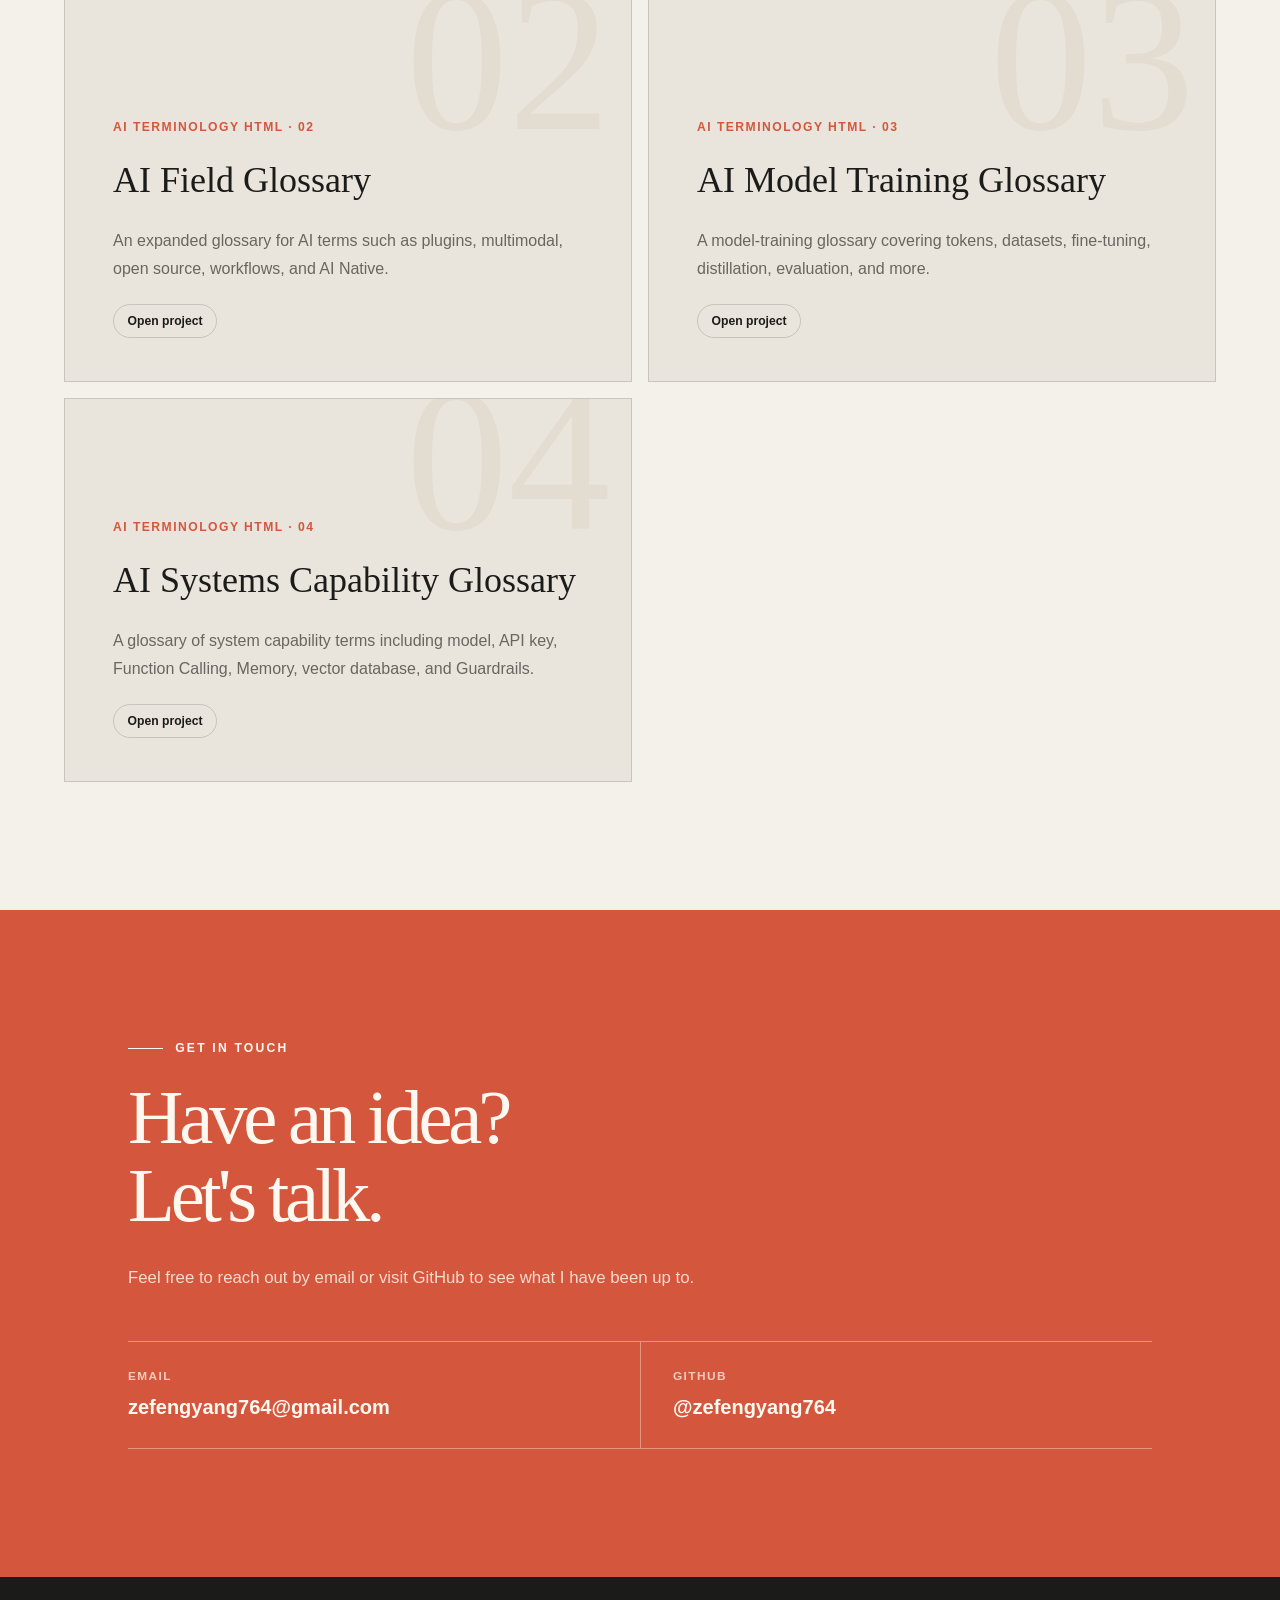
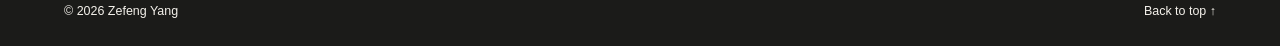
==== commit 438dff18: "Add AI glossary HTML pages to portfolio" ====
--- a/index.html
+++ b/index.html
@@ -122,33 +122,42 @@
         <h2 data-i18n="projectsTitle">一些正在发生的想法。</h2>
       </div>
       <div class="project-grid">
-        <article class="project-card featured reveal">
+        <a class="project-card featured reveal" href="works/ai-glossary/index.html">
           <div class="project-number">01</div>
           <div class="project-content">
-            <p class="project-label" data-i18n="projectLabelOne">HTML 项目 · 作品</p>
-            <h3 data-i18n="projectTitleOne">制作AI术语 HTML</h3>
-            <p data-i18n="projectBodyOne">一个用于整理和展示 AI 基础术语的 HTML 项目，帮助初学者更轻松地理解常见概念。</p>
-            <span class="project-status" data-i18n="projectStatusOne">已收录到作品集</span>
+            <p class="project-label" data-i18n="projectLabelOne">制作AI术语HTML · 01</p>
+            <h3 data-i18n="projectTitleOne">AI 基础名词速查</h3>
+            <p data-i18n="projectBodyOne">基础 AI 名词页面，适合从语言、上下文、工具、Agent 等概念开始了解。</p>
+            <span class="project-status" data-i18n="openProject">打开作品</span>
           </div>
-        </article>
-        <article class="project-card reveal">
+        </a>
+        <a class="project-card reveal" href="works/ai-glossary/ai-glossary-extended.html">
           <div class="project-number">02</div>
           <div class="project-content">
-            <p class="project-label" data-i18n="projectLabelTwo">学习记录 · 示例</p>
-            <h3 data-i18n="projectTitleTwo">一次有趣的探索</h3>
-            <p data-i18n="projectBodyTwo">作品不一定宏大，一次学习、一篇文章或一个小实验，都值得被认真记录。</p>
-            <span class="project-status" data-i18n="comingSoon">内容即将更新</span>
+            <p class="project-label" data-i18n="projectLabelTwo">制作AI术语HTML · 02</p>
+            <h3 data-i18n="projectTitleTwo">AI 领域名词速查</h3>
+            <p data-i18n="projectBodyTwo">扩展 AI 领域常见词，包含插件、多模态、开源、工作流和 AI Native 等概念。</p>
+            <span class="project-status" data-i18n="openProject">打开作品</span>
           </div>
-        </article>
-        <article class="project-card reveal">
+        </a>
+        <a class="project-card reveal" href="works/ai-glossary/ai-glossary-model-training.html">
           <div class="project-number">03</div>
           <div class="project-content">
-            <p class="project-label" data-i18n="projectLabelThree">未来计划 · 示例</p>
-            <h3 data-i18n="projectTitleThree">下一件想做的事</h3>
-            <p data-i18n="projectBodyThree">写下你接下来想尝试的方向，也许它会成为一个很好的开始。</p>
-            <span class="project-status" data-i18n="comingSoon">内容即将更新</span>
+            <p class="project-label" data-i18n="projectLabelThree">制作AI术语HTML · 03</p>
+            <h3 data-i18n="projectTitleThree">AI 模型训练名词速查</h3>
+            <p data-i18n="projectBodyThree">围绕模型训练相关词汇，整理 Token、数据集、微调、蒸馏、评测等内容。</p>
+            <span class="project-status" data-i18n="openProject">打开作品</span>
           </div>
-        </article>
+        </a>
+        <a class="project-card reveal" href="works/ai-glossary/ai-glossary-ai-systems.html">
+          <div class="project-number">04</div>
+          <div class="project-content">
+            <p class="project-label" data-i18n="projectLabelFour">制作AI术语HTML · 04</p>
+            <h3 data-i18n="projectTitleFour">AI 系统能力名词速查</h3>
+            <p data-i18n="projectBodyFour">整理模型、API Key、Function Calling、Memory、向量数据库、Guardrails 等系统能力名词。</p>
+            <span class="project-status" data-i18n="openProject">打开作品</span>
+          </div>
+        </a>
       </div>
     </section>
 
--- a/styles.css
+++ b/styles.css
@@ -445,6 +445,16 @@
   overflow: hidden;
   border: 1px solid var(--line);
   background: var(--surface);
+  color: inherit;
+  cursor: pointer;
+  transition: border-color 0.2s ease, transform 0.2s ease, box-shadow 0.2s ease;
+}
+
+.project-card:hover,
+.project-card:focus-visible {
+  border-color: var(--accent);
+  box-shadow: var(--shadow);
+  transform: translateY(-4px);
 }
 
 .project-card.featured {
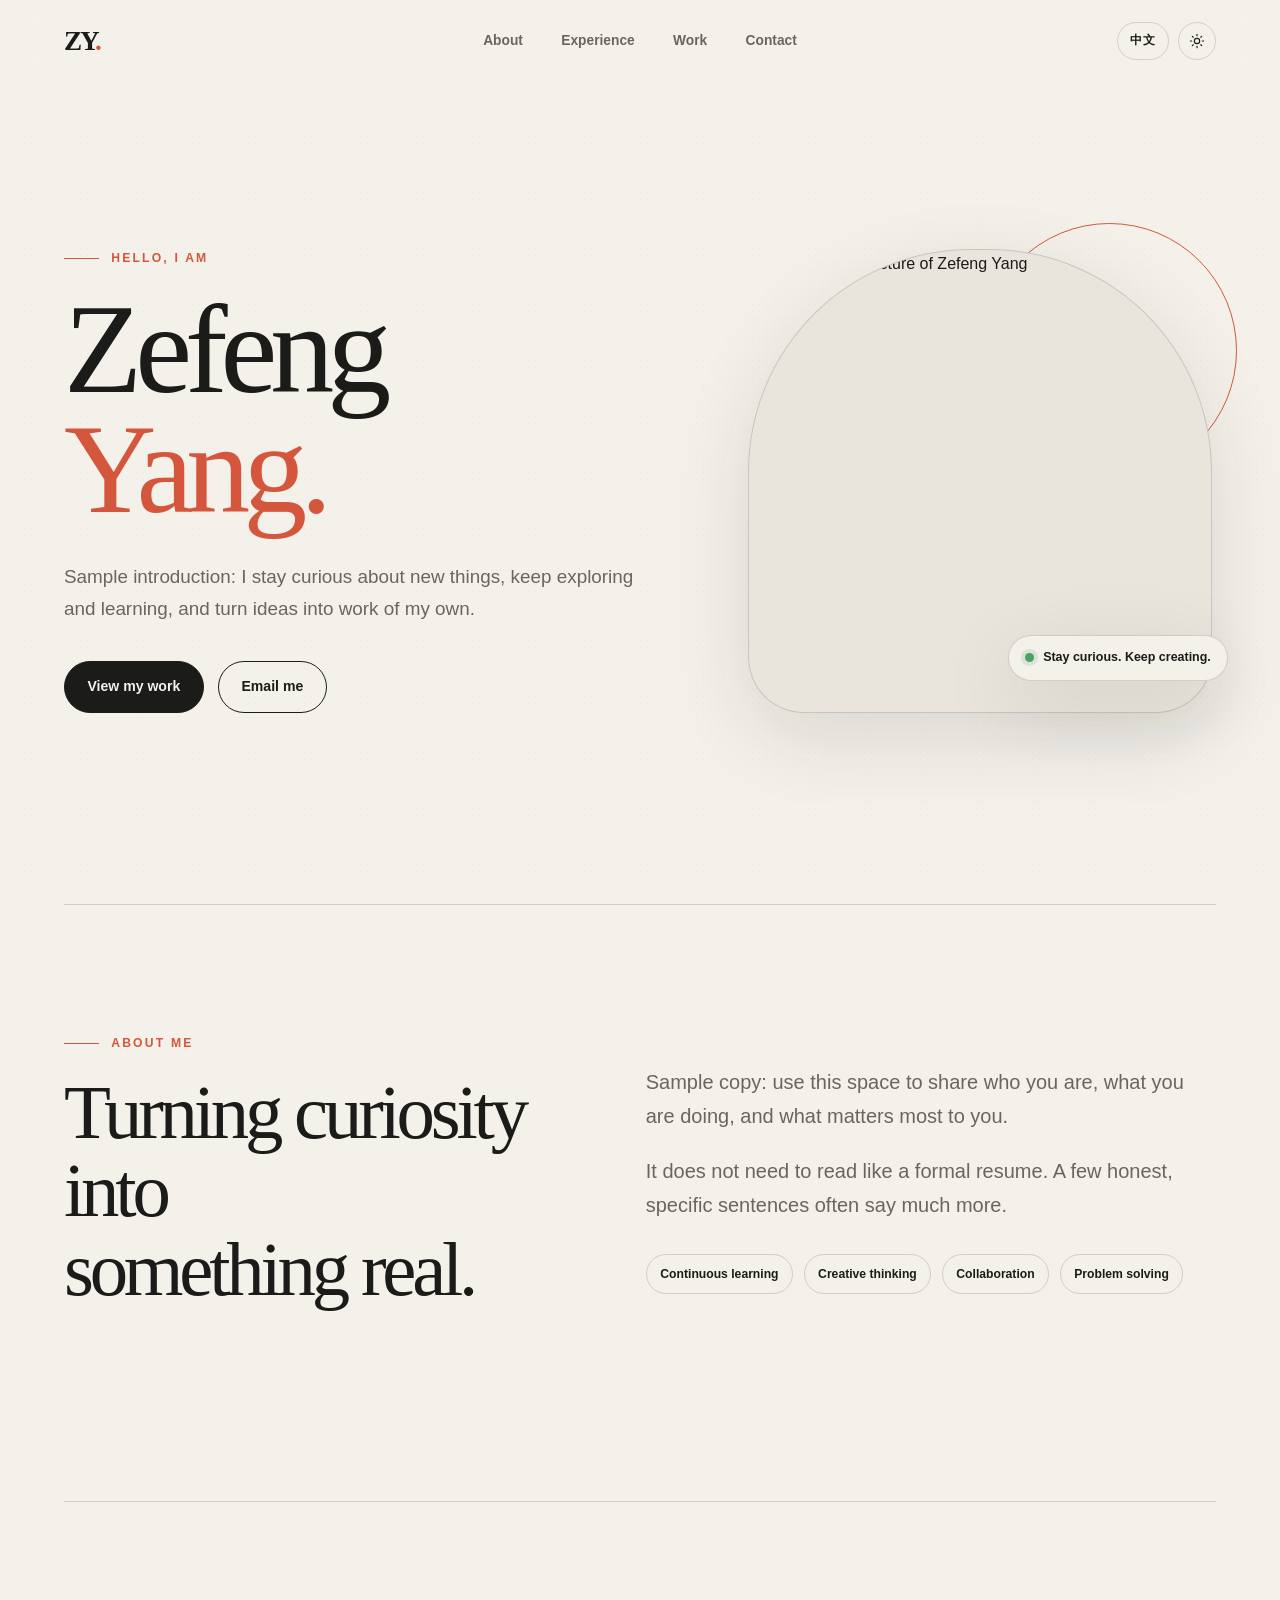
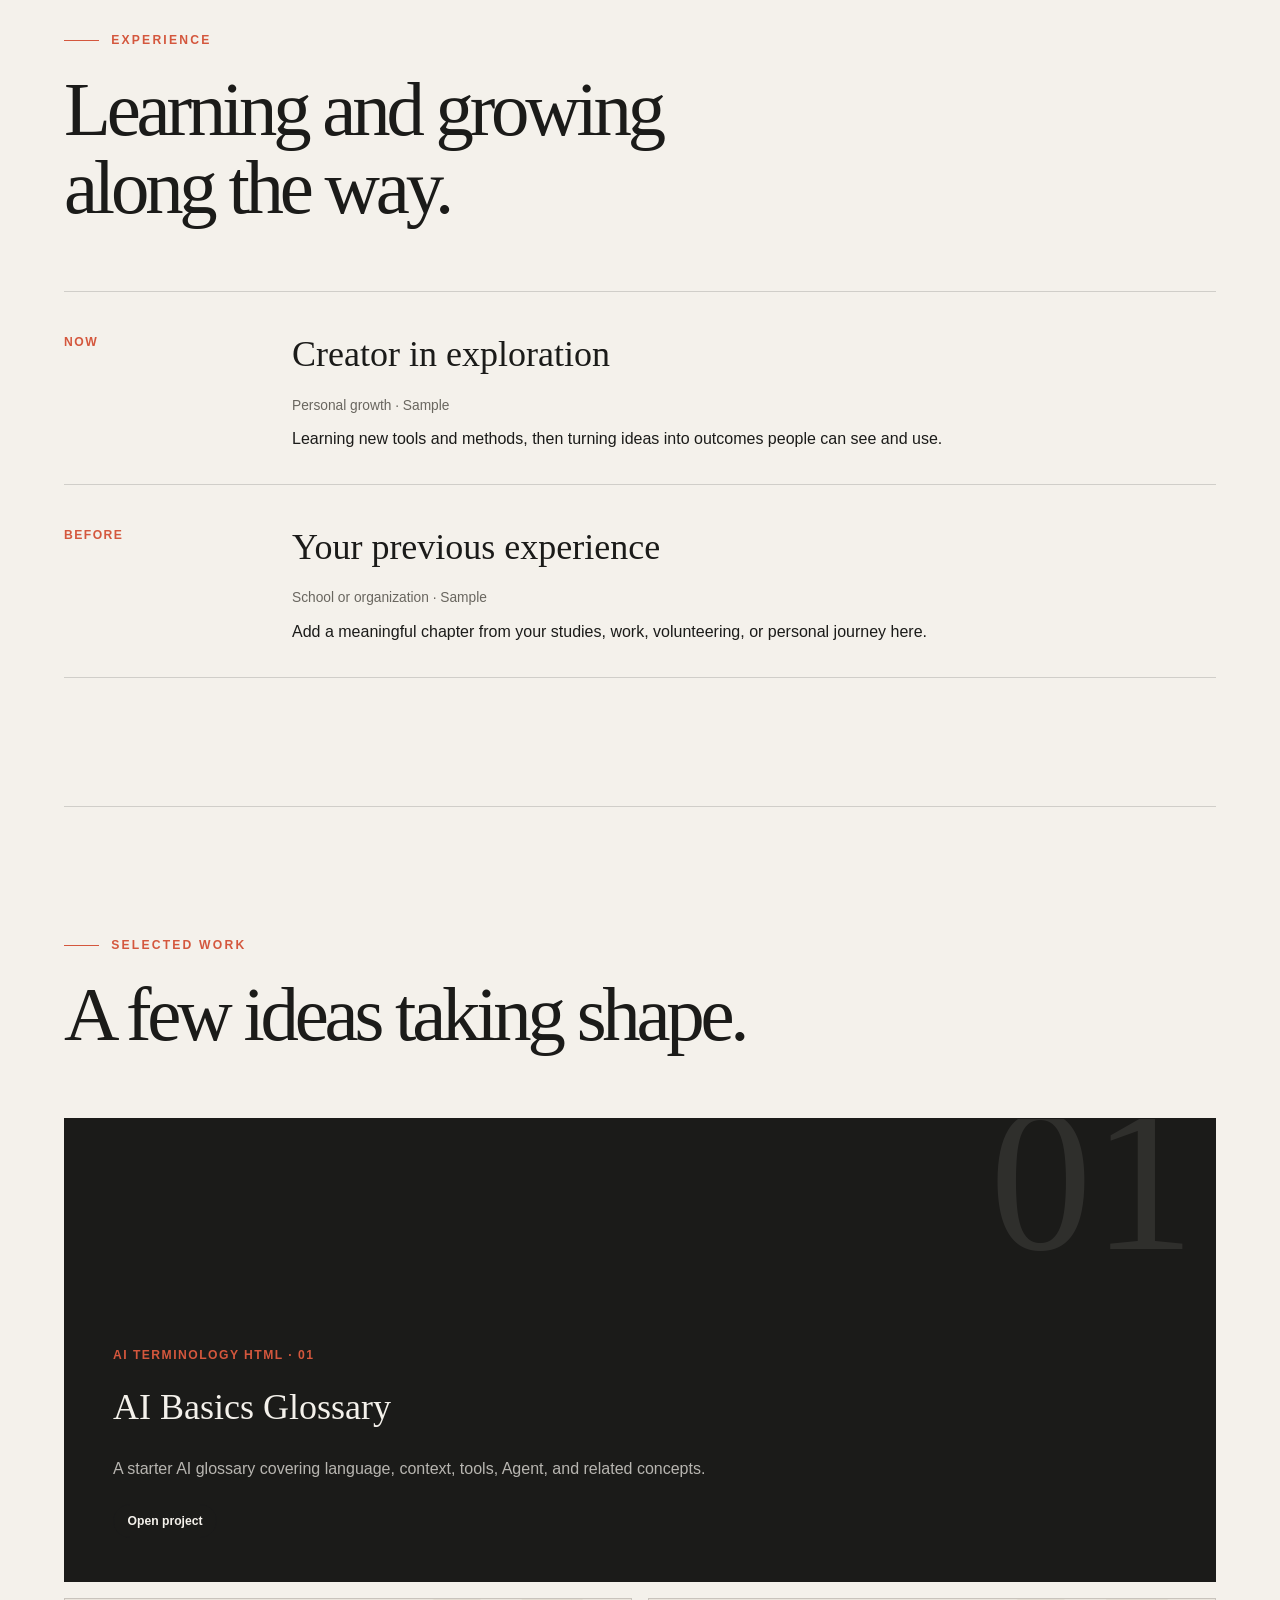
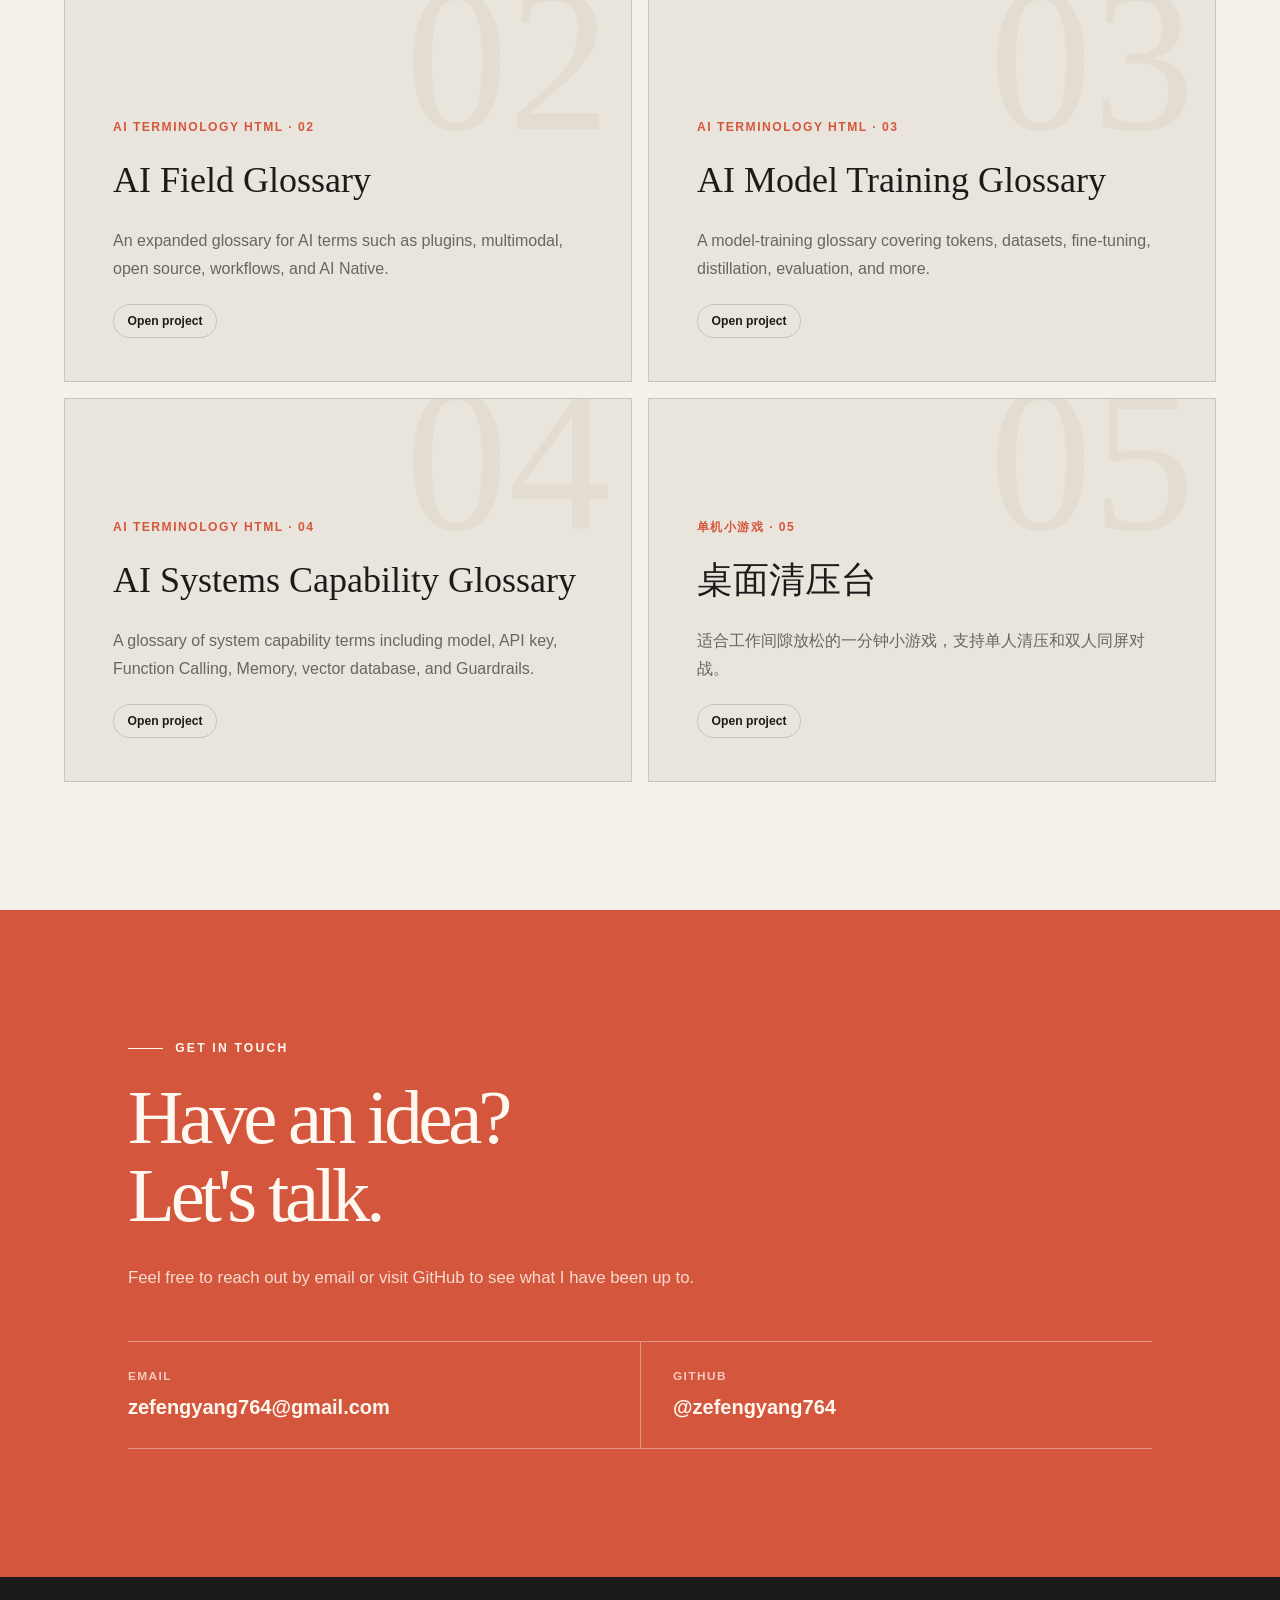
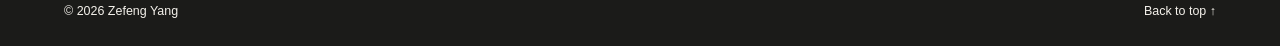
==== commit 8e056c3e: "Add desk calm game entry" ====
--- a/index.html
+++ b/index.html
@@ -157,6 +157,15 @@
             <p data-i18n="projectBodyFour">整理模型、API Key、Function Calling、Memory、向量数据库、Guardrails 等系统能力名词。</p>
             <span class="project-status" data-i18n="openProject">打开作品</span>
           </div>
+        </a>
+        <a class="project-card reveal" href="works/desk-calm-game/index.html">
+          <div class="project-number">05</div>
+          <div class="project-content">
+            <p class="project-label" data-i18n="projectLabelFive">单机小游戏 · 05</p>
+            <h3 data-i18n="projectTitleFive">桌面清压台</h3>
+            <p data-i18n="projectBodyFive">适合工作间隙放松的一分钟小游戏，支持单人清压和双人同屏对战。</p>
+            <span class="project-status" data-i18n="openProject">打开作品</span>
+          </div>
         </a>
       </div>
     </section>
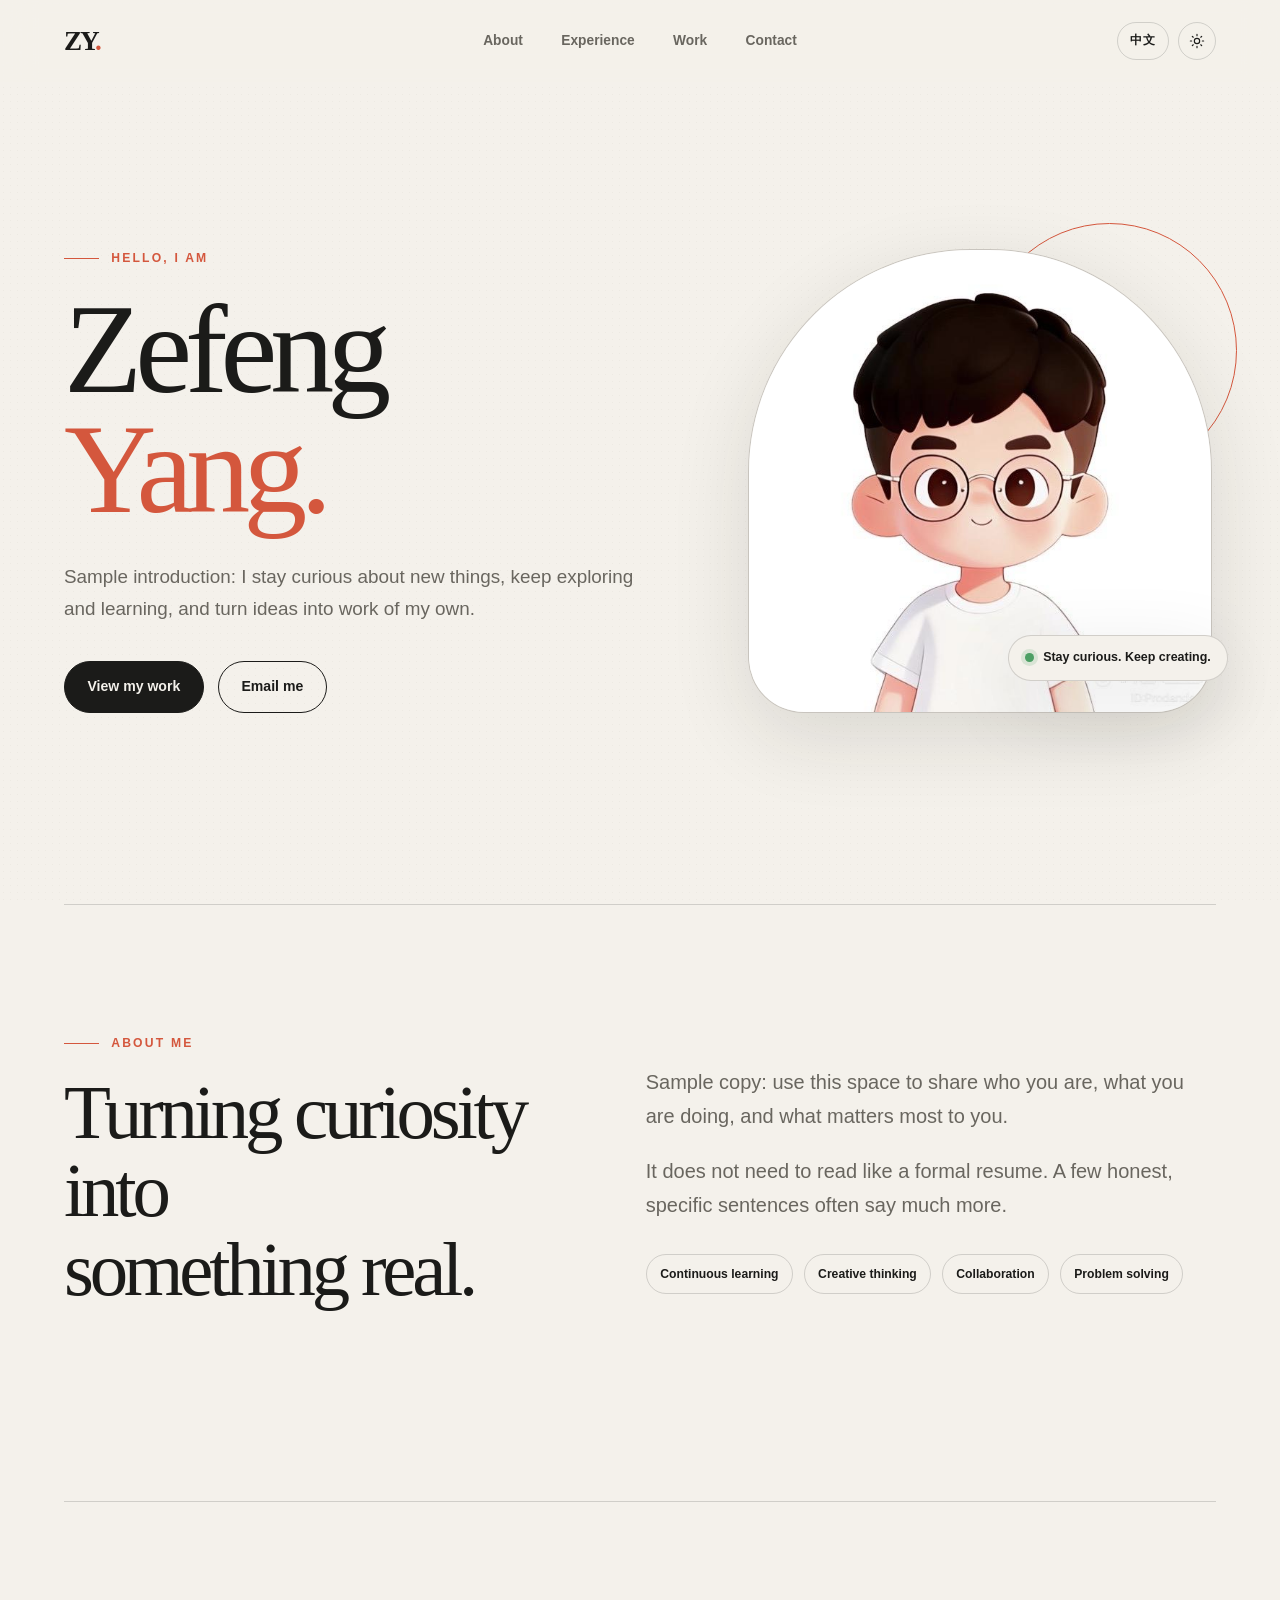
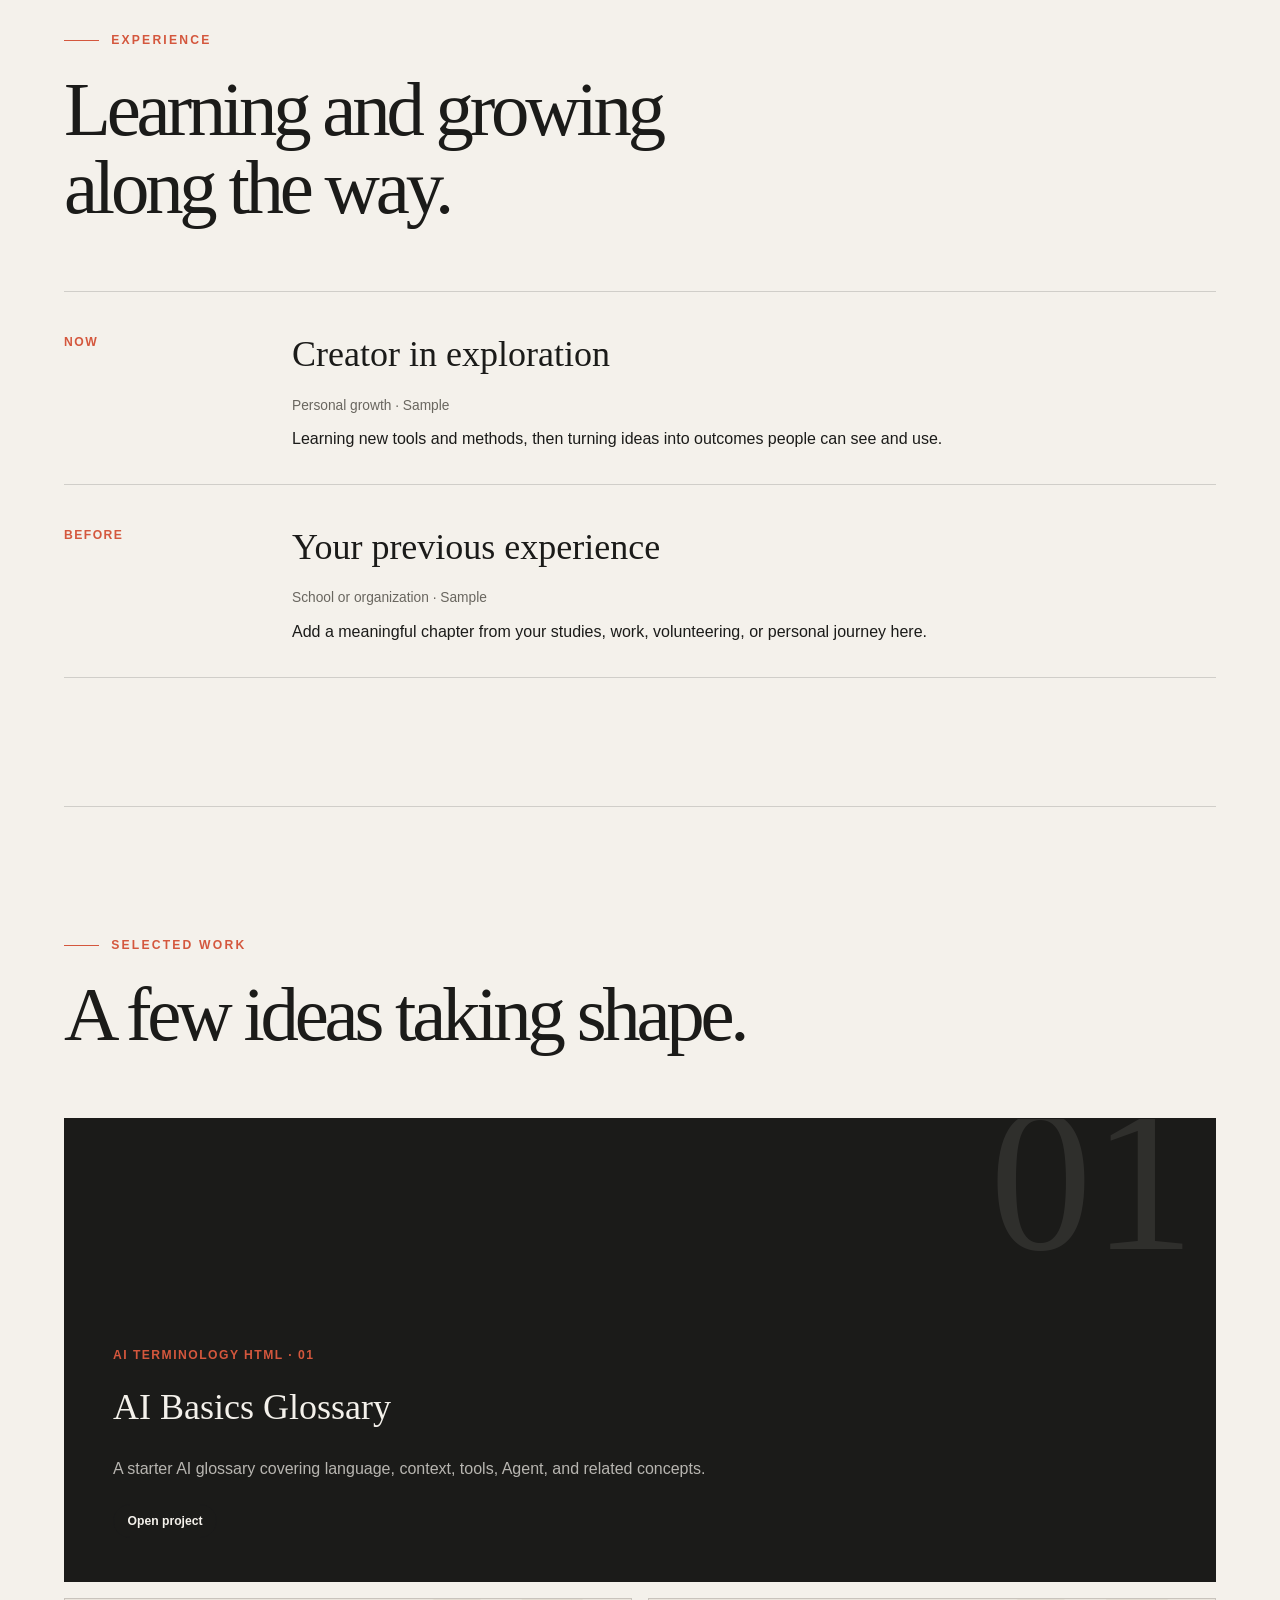
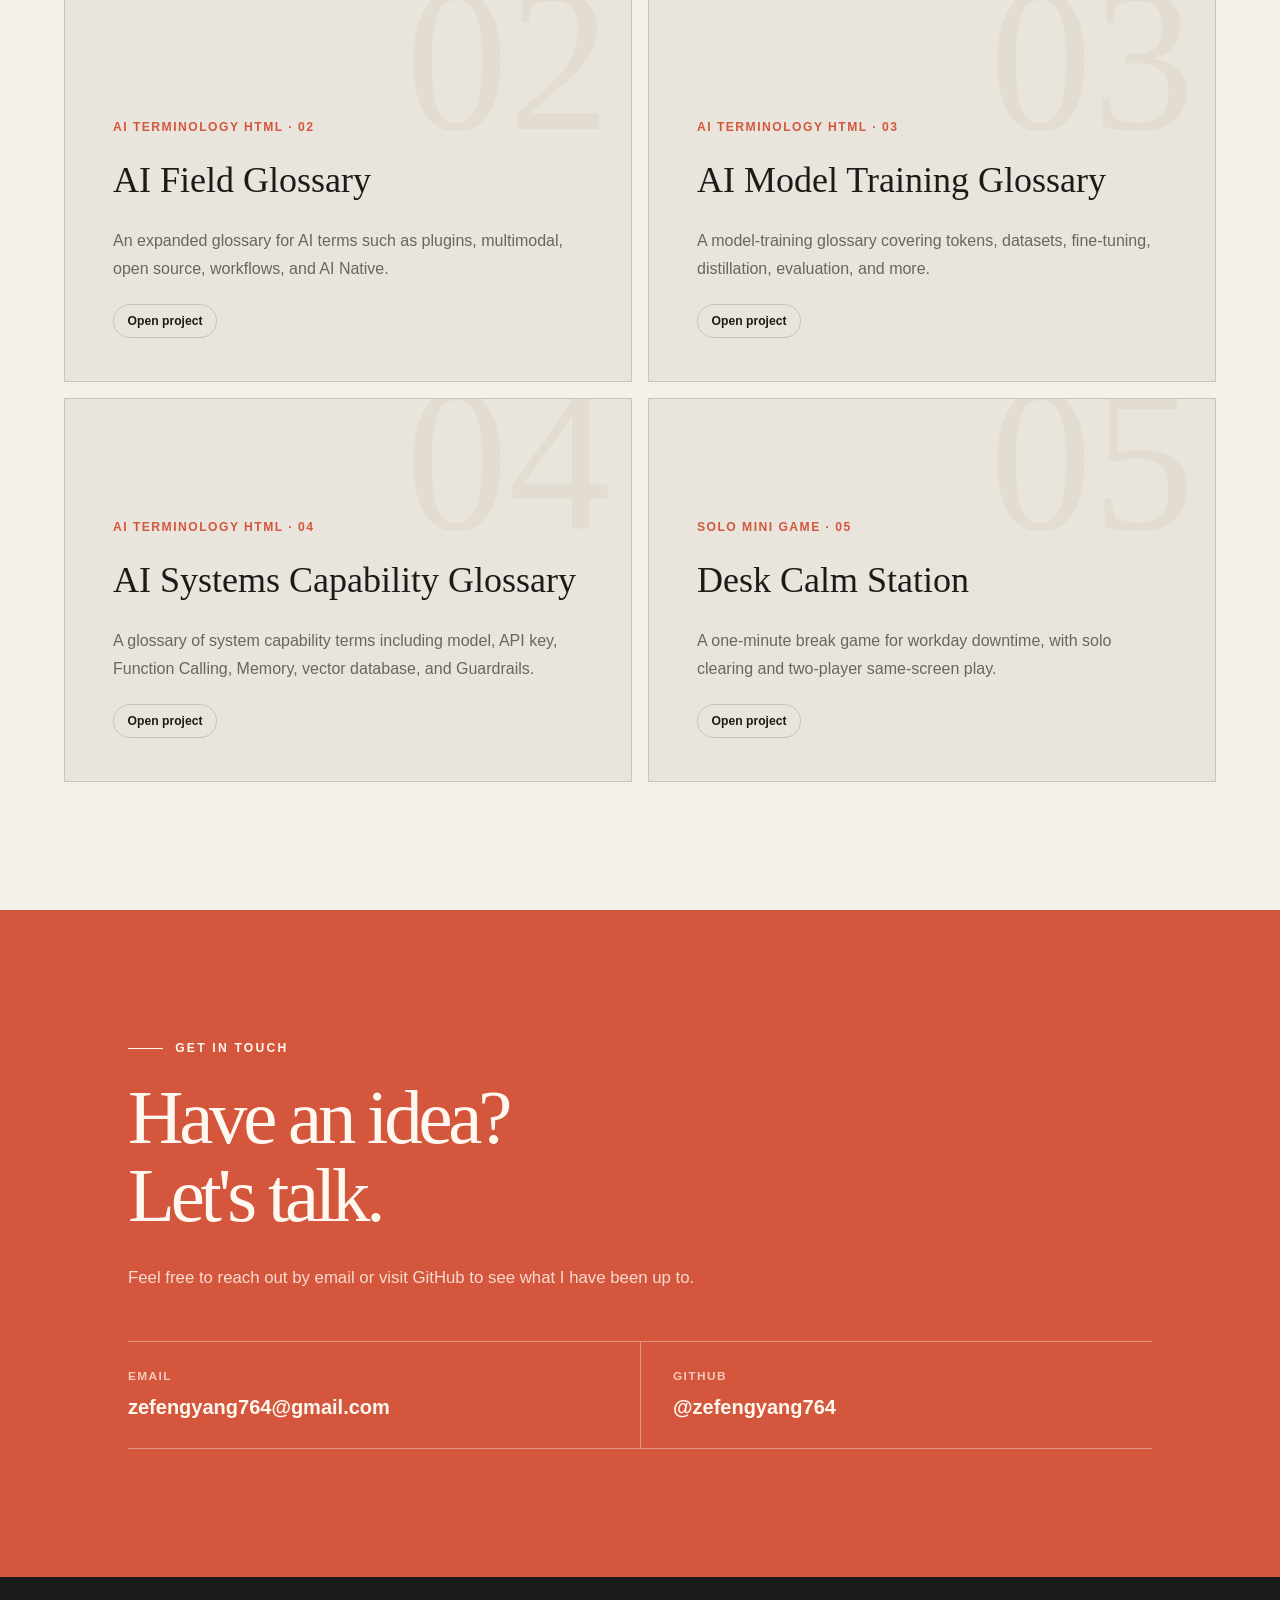
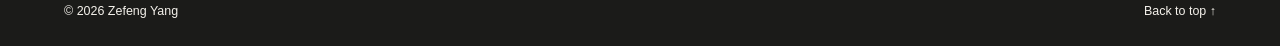
==== commit 0703536f: "Use Douyin personal brand avatar on homepage" ====
--- a/index.html
+++ b/index.html
@@ -9,10 +9,9 @@
   <meta property="og:description" content="关于我、我的经历、作品与联系方式。">
   <meta property="og:type" content="website">
   <meta property="og:url" content="https://zefengyang764.github.io/">
-  <meta property="og:image" content="https://avatars.githubusercontent.com/u/279567242?v=4">
+  <meta property="og:image" content="https://zefengyang764.github.io/assets/images/douyin-avatar.jpg">
   <title>Zefeng Yang | 个人主页</title>
   <link rel="icon" href="favicon.svg" type="image/svg+xml">
-  <link rel="preconnect" href="https://avatars.githubusercontent.com">
   <link rel="stylesheet" href="styles.css">
   <script src="script.js" defer></script>
 </head>
@@ -58,8 +57,8 @@
         <div class="portrait-accent" aria-hidden="true"></div>
         <img
           class="portrait"
-          src="https://avatars.githubusercontent.com/u/279567242?v=4"
-          alt="Zefeng Yang 的 GitHub 头像"
+          src="assets/images/douyin-avatar.jpg"
+          alt="杨泽锋的抖音个人 IP 头像"
           width="460"
           height="460"
         >
